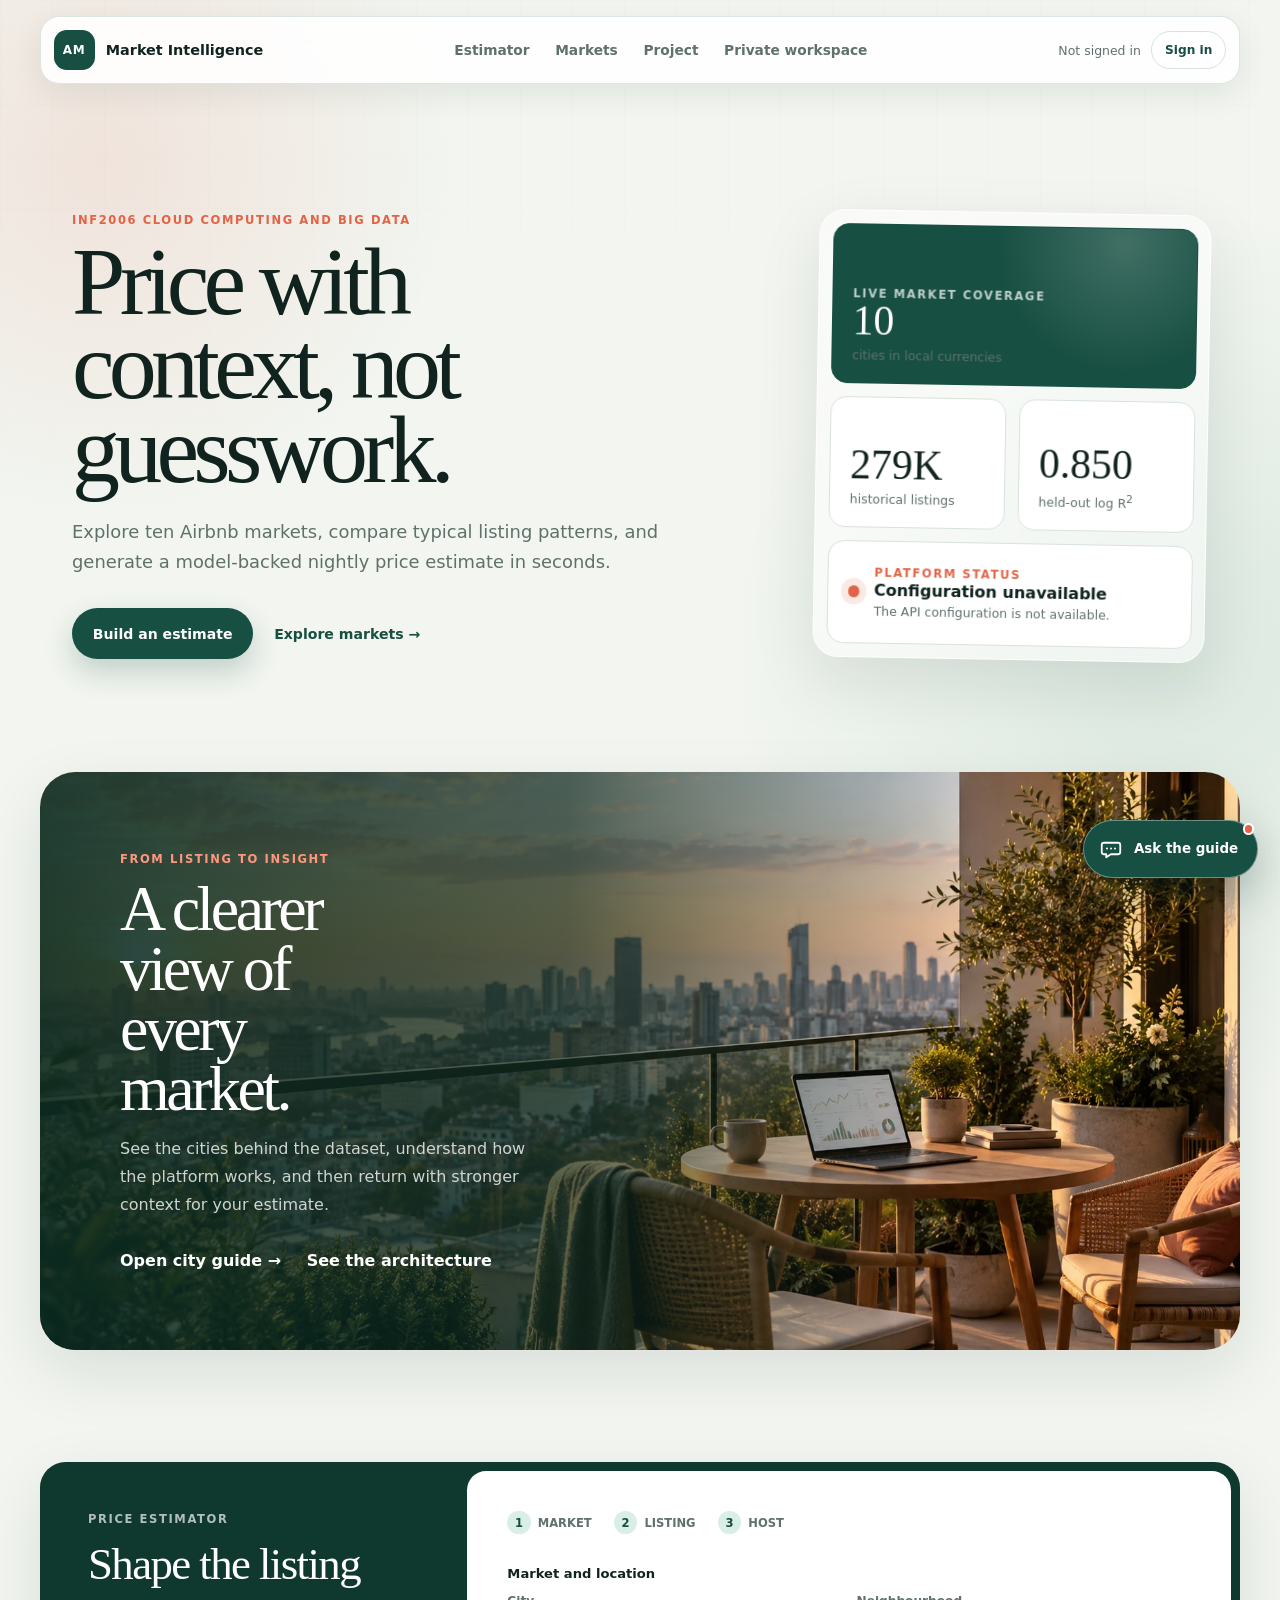
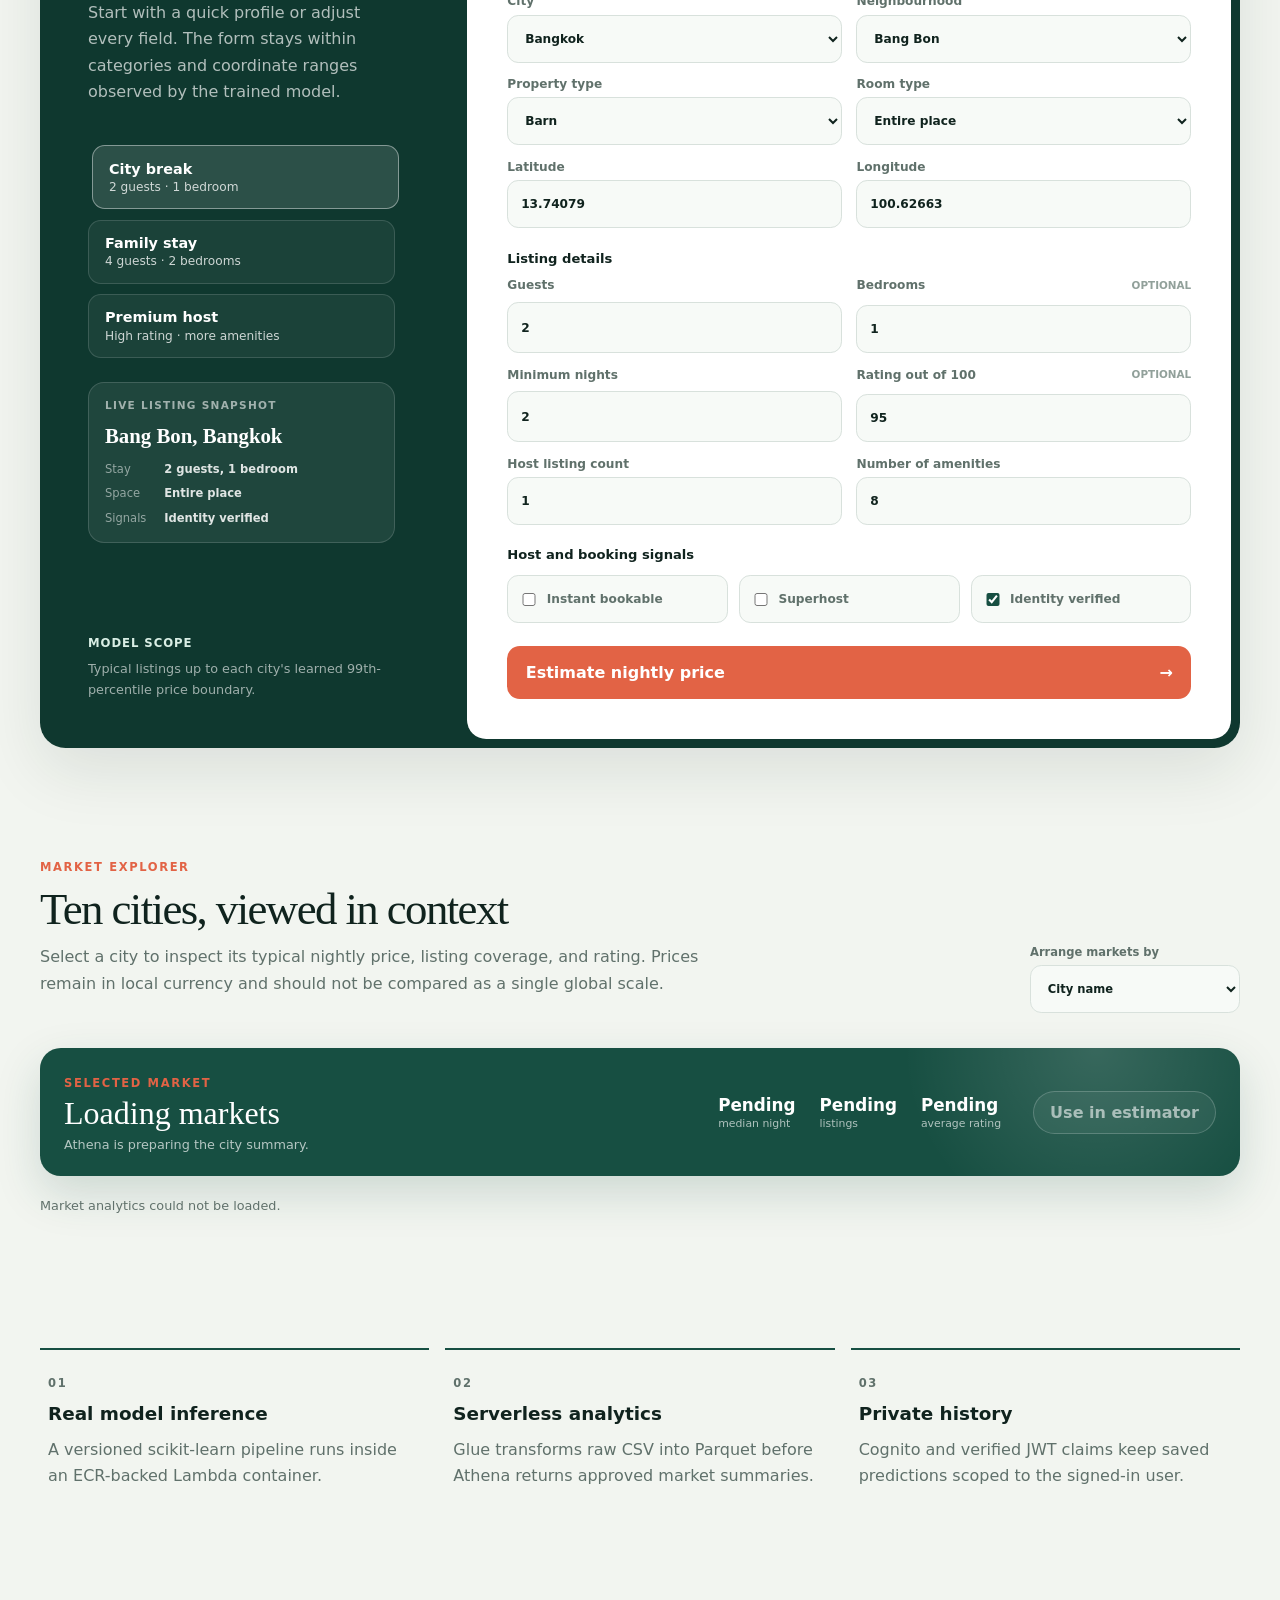
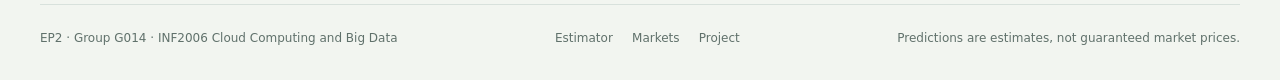
==== src/frontend/index.html @ 2f032c77 "feat: refine estimator and record security audit" ====
<!doctype html>
<html lang="en">
  <head>
    <meta charset="UTF-8">
    <meta name="viewport" content="width=device-width, initial-scale=1.0">
    <meta
      name="description"
      content="Explore Airbnb market patterns and estimate a supported nightly price."
    >
    <title>Airbnb Market Intelligence</title>
    <link rel="stylesheet" href="styles.css">
  </head>
  <body>
    <main class="page-shell">
      <!-- The top navigation keeps the main dashboard sections easy to reach. -->
      <nav class="topbar" aria-label="Primary navigation">
        <a class="brand" href="index.html" aria-label="Airbnb Market Intelligence home">
          <span class="brand-mark" aria-hidden="true">AM</span>
          <span>Market Intelligence</span>
        </a>
        <div class="nav-links">
          <a href="#estimator">Estimator</a>
          <a href="markets.html">Markets</a>
          <a href="project.html">Project</a>
          <a href="#history-section">Private workspace</a>
        </div>
        <div class="account-bar">
          <span id="account-label">Not signed in</span>
          <button id="sign-in" class="secondary-button compact-button" type="button">Sign in</button>
          <button id="sign-out" class="secondary-button compact-button" type="button" hidden>Sign out</button>
        </div>
      </nav>

      <header id="top" class="hero">
        <div class="hero-content">
          <p class="eyebrow">INF2006 Cloud Computing and Big Data</p>
          <h1>Price with context, not guesswork.</h1>
          <p class="hero-copy">
            Explore ten Airbnb markets, compare typical listing patterns, and generate a model-backed
            nightly price estimate in seconds.
          </p>
          <div class="hero-actions">
            <a class="primary-link" href="#estimator">Build an estimate</a>
            <a class="text-link" href="#analytics">Explore markets <span aria-hidden="true">&rarr;</span></a>
          </div>
        </div>

        <aside class="hero-panel" aria-label="Platform overview">
          <div class="hero-stat hero-stat-wide">
            <span class="stat-kicker">Live market coverage</span>
            <strong id="hero-city-count">10</strong>
            <span>cities in local currencies</span>
          </div>
          <div class="hero-stat">
            <strong>279K</strong>
            <span>historical listings</span>
          </div>
          <div class="hero-stat">
            <strong>0.850</strong>
            <span>held-out log R<sup>2</sup></span>
          </div>
          <div class="status-card" aria-labelledby="platform-status-heading">
            <span id="status-indicator" class="status-indicator status-indicator-pending" aria-hidden="true"></span>
            <div>
              <span class="stat-kicker">Platform status</span>
              <h2 id="platform-status-heading">Checking services</h2>
              <p id="status-message" class="status-message">Connecting to the serverless API.</p>
            </div>
          </div>
        </aside>
      </header>

      <section class="story-banner" aria-labelledby="story-banner-heading">
        <img
          src="assets/terrace-analytics.webp"
          alt="A modern apartment terrace overlooking an international city at sunset"
          width="1881"
          height="836"
        >
        <div class="story-banner-copy">
          <p class="section-label">From listing to insight</p>
          <h2 id="story-banner-heading">A clearer view of every market.</h2>
          <p>
            See the cities behind the dataset, understand how the platform works, and then return with
            stronger context for your estimate.
          </p>
          <div class="story-banner-links">
            <a href="markets.html">Open city guide <span aria-hidden="true">&rarr;</span></a>
            <a href="project.html">See the architecture</a>
          </div>
        </div>
      </section>

      <!-- Presets provide quick starting points while every model input remains editable. -->
      <section id="estimator" class="estimator section-block" aria-labelledby="estimator-heading">
        <div class="estimator-guide">
          <p class="section-label">Price estimator</p>
          <h2 id="estimator-heading">Shape the listing</h2>
          <p>
            Start with a quick profile or adjust every field. The form stays within categories and coordinate
            ranges observed by the trained model.
          </p>
          <div class="preset-group" aria-label="Quick listing profiles">
            <button class="preset-button is-active" type="button" data-preset="couple">
              <strong>City break</strong>
              <span>2 guests &middot; 1 bedroom</span>
            </button>
            <button class="preset-button" type="button" data-preset="family">
              <strong>Family stay</strong>
              <span>4 guests &middot; 2 bedrooms</span>
            </button>
            <button class="preset-button" type="button" data-preset="premium">
              <strong>Premium host</strong>
              <span>High rating &middot; more amenities</span>
            </button>
          </div>
          <div class="listing-snapshot" aria-live="polite">
            <span class="snapshot-label">Live listing snapshot</span>
            <h3 id="snapshot-location">Preparing your market</h3>
            <dl>
              <div>
                <dt>Stay</dt>
                <dd id="snapshot-stay">2 guests, 1 bedroom</dd>
              </div>
              <div>
                <dt>Space</dt>
                <dd id="snapshot-space">Entire place</dd>
              </div>
              <div>
                <dt>Signals</dt>
                <dd id="snapshot-signals">Identity verified</dd>
              </div>
            </dl>
          </div>
          <div class="estimate-note">
            <span>Model scope</span>
            <p>Typical listings up to each city's learned 99th-percentile price boundary.</p>
          </div>
        </div>

        <div class="estimator-workspace">
          <div class="form-progress" aria-hidden="true">
            <span><b>1</b> Market</span>
            <span><b>2</b> Listing</span>
            <span><b>3</b> Host</span>
          </div>

          <form id="prediction-form" class="prediction-form">
            <fieldset class="form-section">
              <legend>Market and location</legend>
              <div class="form-grid">
                <label>
                  City
                  <select id="city" name="city" required></select>
                </label>
                <label>
                  Neighbourhood
                  <select id="neighbourhood" name="neighbourhood" required></select>
                </label>
                <label>
                  Property type
                  <select id="property-type" name="property_type" required></select>
                </label>
                <label>
                  Room type
                  <select id="room-type" name="room_type" required></select>
                </label>
                <label>
                  Latitude
                  <input id="latitude" name="latitude" type="number" step="0.00001" required>
                </label>
                <label>
                  Longitude
                  <input id="longitude" name="longitude" type="number" step="0.00001" required>
                </label>
              </div>
            </fieldset>

            <fieldset class="form-section">
              <legend>Listing details</legend>
              <div class="form-grid">
                <label>
                  Guests
                  <input name="accommodates" type="number" min="1" max="16" value="2" required>
                </label>
                <label>
                  Bedrooms <span class="optional-label">Optional</span>
                  <input name="bedrooms" type="number" min="0" max="50" value="1">
                </label>
                <label>
                  Minimum nights
                  <input name="minimum_nights" type="number" min="1" max="365" value="2" required>
                </label>
                <label>
                  Rating out of 100 <span class="optional-label">Optional</span>
                  <input name="review_scores_rating" type="number" min="20" max="100" value="95">
                </label>
                <label>
                  Host listing count
                  <input name="host_total_listings_count" type="number" min="0" max="10000" value="1" required>
                </label>
                <label>
                  Number of amenities
                  <input name="amenities_count" type="number" min="0" max="200" value="8" required>
                </label>
              </div>
            </fieldset>

            <fieldset class="boolean-fields">
              <legend>Host and booking signals</legend>
              <label><input name="instant_bookable" type="checkbox"> <span>Instant bookable</span></label>
              <label><input name="host_is_superhost" type="checkbox"> <span>Superhost</span></label>
              <label><input name="host_identity_verified" type="checkbox" checked> <span>Identity verified</span></label>
            </fieldset>

            <button id="prediction-submit" class="prediction-submit" type="submit">
              <span>Estimate nightly price</span>
              <span aria-hidden="true">&rarr;</span>
            </button>
          </form>

          <div id="prediction-result" class="prediction-result" aria-live="polite" hidden></div>
        </div>
      </section>

      <!-- Market cards are populated from the processed Athena analytics endpoint. -->
      <section id="analytics" class="analytics-section section-block" aria-labelledby="analytics-heading">
        <div class="analytics-heading-row">
          <div class="section-intro">
            <p class="section-label">Market explorer</p>
            <h2 id="analytics-heading">Ten cities, viewed in context</h2>
            <p>
              Select a city to inspect its typical nightly price, listing coverage, and rating. Prices remain
              in local currency and should not be compared as a single global scale.
            </p>
          </div>
          <label class="sort-control">
            Arrange markets by
            <select id="analytics-sort">
              <option value="city">City name</option>
              <option value="listings">Listing count</option>
              <option value="median">Median price</option>
              <option value="rating">Average rating</option>
            </select>
          </label>
        </div>

        <div class="market-spotlight" aria-live="polite">
          <div>
            <span class="stat-kicker">Selected market</span>
            <h3 id="spotlight-city">Loading markets</h3>
            <p id="spotlight-description">Athena is preparing the city summary.</p>
          </div>
          <div class="spotlight-metrics">
            <span><strong id="spotlight-median">Pending</strong> median night</span>
            <span><strong id="spotlight-listings">Pending</strong> listings</span>
            <span><strong id="spotlight-rating">Pending</strong> average rating</span>
          </div>
          <button id="use-market" class="secondary-button" type="button" disabled>Use in estimator</button>
        </div>

        <p id="analytics-message" class="status-message">Loading processed market data...</p>
        <div id="analytics-grid" class="analytics-grid" aria-live="polite"></div>
      </section>

      <section id="history-section" class="history-section section-block" aria-labelledby="history-heading" hidden>
        <div class="history-heading-row">
          <div>
            <p class="section-label">Private workspace</p>
            <h2 id="history-heading">Recent predictions</h2>
          </div>
          <button id="refresh-history" class="secondary-button" type="button">Refresh history</button>
        </div>
        <div class="private-workspace-grid">
          <div>
            <p id="history-message" class="status-message">Sign in to save and review predictions.</p>
            <div id="history-list" class="history-list"></div>
          </div>
          <aside class="private-ai-card">
            <span>Protected AI access</span>
            <h3>Ask beyond the presets.</h3>
            <p>Your Cognito session unlocks the separate Claude Haiku assistant route. Prompts are bounded and are not written to application logs.</p>
            <a class="secondary-button" href="?guide=open#history-section">Open private AI guide</a>
          </aside>
        </div>
      </section>

      <section class="feature-grid" aria-label="Platform architecture highlights">
        <article>
          <p class="feature-number">01</p>
          <h2>Real model inference</h2>
          <p>A versioned scikit-learn pipeline runs inside an ECR-backed Lambda container.</p>
        </article>
        <article>
          <p class="feature-number">02</p>
          <h2>Serverless analytics</h2>
          <p>Glue transforms raw CSV into Parquet before Athena returns approved market summaries.</p>
        </article>
        <article>
          <p class="feature-number">03</p>
          <h2>Private history</h2>
          <p>Cognito and verified JWT claims keep saved predictions scoped to the signed-in user.</p>
        </article>
      </section>

      <footer class="site-footer">
        <p>EP2 &middot; Group G014 &middot; INF2006 Cloud Computing and Big Data</p>
        <div class="footer-links">
          <a href="index.html">Estimator</a>
          <a href="markets.html">Markets</a>
          <a href="project.html">Project</a>
        </div>
        <p>Predictions are estimates, not guaranteed market prices.</p>
      </footer>
    </main>
    <script src="config.js"></script>
    <script src="auth-config.js"></script>
    <script src="auth.js" defer></script>
    <script src="app.js" defer></script>
    <script src="chat.js" defer></script>
  </body>
</html>
---- src/frontend/styles.css ----
:root {
  color-scheme: light;
  --ink: #10231e;
  --muted: #60716b;
  --paper: #f2f5f0;
  --surface: #ffffff;
  --surface-soft: #f7faf7;
  --forest: #174f42;
  --forest-dark: #0f382f;
  --mint: #d9eee5;
  --coral: #e26345;
  --coral-soft: #f9e2da;
  --line: #d8e1dc;
  --success: #23845f;
  --shadow: 0 1.4rem 4rem rgb(16 35 30 / 10%);
  font-family: Inter, ui-sans-serif, system-ui, -apple-system, BlinkMacSystemFont, "Segoe UI", sans-serif;
  scroll-behavior: smooth;
}

/* Use one box model across the page so component spacing stays predictable. */
* {
  box-sizing: border-box;
}

body {
  margin: 0;
  min-width: 320px;
  min-height: 100vh;
  color: var(--ink);
  background:
    radial-gradient(circle at 8% 5%, rgb(226 99 69 / 12%), transparent 22rem),
    radial-gradient(circle at 92% 20%, rgb(35 132 95 / 11%), transparent 28rem),
    var(--paper);
}

body::before {
  position: fixed;
  inset: 0;
  z-index: -1;
  pointer-events: none;
  content: "";
  opacity: 0.22;
  background-image: linear-gradient(rgb(16 35 30 / 5%) 1px, transparent 1px), linear-gradient(90deg, rgb(16 35 30 / 5%) 1px, transparent 1px);
  background-size: 52px 52px;
  mask-image: linear-gradient(to bottom, black, transparent 75%);
}

a {
  color: inherit;
}

button,
input,
select {
  font: inherit;
}

button,
a {
  -webkit-tap-highlight-color: transparent;
}

.page-shell {
  width: min(1200px, calc(100% - 2rem));
  margin: 0 auto;
  padding: 1rem 0 2rem;
}

.topbar {
  position: sticky;
  top: 0.75rem;
  z-index: 20;
  display: grid;
  grid-template-columns: auto 1fr auto;
  align-items: center;
  gap: 1.5rem;
  min-height: 4.25rem;
  padding: 0.7rem 0.8rem;
  border: 1px solid rgb(216 225 220 / 85%);
  border-radius: 1.2rem;
  background: rgb(255 255 255 / 88%);
  box-shadow: 0 0.6rem 2rem rgb(16 35 30 / 8%);
  backdrop-filter: blur(18px);
}

.brand {
  display: inline-flex;
  align-items: center;
  gap: 0.7rem;
  font-size: 0.9rem;
  font-weight: 800;
  text-decoration: none;
}

.brand-mark {
  display: grid;
  width: 2.55rem;
  height: 2.55rem;
  place-items: center;
  border-radius: 0.8rem;
  color: #fff;
  font-size: 0.75rem;
  letter-spacing: 0.06em;
  background: var(--forest);
}

.nav-links {
  display: flex;
  justify-content: center;
  gap: 1.6rem;
}

.nav-links a {
  position: relative;
  color: var(--muted);
  font-size: 0.86rem;
  font-weight: 700;
  text-decoration: none;
}

.nav-links a::after {
  position: absolute;
  right: 0;
  bottom: -0.35rem;
  left: 0;
  height: 2px;
  content: "";
  background: var(--coral);
  transform: scaleX(0);
  transition: transform 180ms ease;
}

.nav-links a:hover::after,
.nav-links a:focus-visible::after {
  transform: scaleX(1);
}

.account-bar {
  display: flex;
  align-items: center;
  gap: 0.65rem;
  color: var(--muted);
  font-size: 0.78rem;
}

.hero {
  display: grid;
  grid-template-columns: minmax(0, 1.25fr) minmax(320px, 0.75fr);
  align-items: center;
  gap: clamp(2rem, 7vw, 6rem);
  min-height: 42rem;
  padding: 7rem 2rem 5rem;
}

.hero-content {
  max-width: 760px;
}

.eyebrow,
.section-label,
.feature-number,
.stat-kicker {
  color: var(--coral);
  font-size: 0.72rem;
  font-weight: 800;
  letter-spacing: 0.14em;
  text-transform: uppercase;
}

.eyebrow,
.section-label,
.feature-number {
  margin: 0 0 0.8rem;
}

h1,
h2,
h3,
p {
  margin-top: 0;
}

h1 {
  max-width: 11ch;
  margin-bottom: 1.5rem;
  font-family: Georgia, "Times New Roman", serif;
  font-size: clamp(3.8rem, 7.5vw, 7.4rem);
  font-weight: 500;
  letter-spacing: -0.06em;
  line-height: 0.88;
}

h2 {
  margin-bottom: 0.8rem;
  font-family: Georgia, "Times New Roman", serif;
  font-size: clamp(2rem, 3.5vw, 3.25rem);
  font-weight: 500;
  letter-spacing: -0.035em;
  line-height: 1;
}

h3 {
  margin-bottom: 0.4rem;
}

.hero-copy,
.section-intro > p:last-child,
.estimator-guide > p,
.status-message,
.feature-grid p,
.estimate-note p,
.site-footer {
  color: var(--muted);
  line-height: 1.65;
}

.hero-copy {
  max-width: 620px;
  font-size: 1.12rem;
}

.hero-actions {
  display: flex;
  align-items: center;
  gap: 1.3rem;
  margin-top: 2rem;
}

.primary-link,
.text-link {
  font-size: 0.88rem;
  font-weight: 800;
  text-decoration: none;
}

.primary-link {
  display: inline-flex;
  min-height: 3.2rem;
  align-items: center;
  border-radius: 999px;
  padding: 0 1.3rem;
  color: #fff;
  background: var(--forest);
  box-shadow: 0 0.8rem 1.8rem rgb(23 79 66 / 22%);
  transition: transform 180ms ease, background 180ms ease;
}

.primary-link:hover {
  background: var(--forest-dark);
  transform: translateY(-2px);
}

.text-link {
  color: var(--forest);
}

.hero-panel {
  display: grid;
  grid-template-columns: 1fr 1fr;
  gap: 0.8rem;
  padding: 0.8rem;
  border: 1px solid rgb(255 255 255 / 80%);
  border-radius: 1.6rem;
  background: rgb(255 255 255 / 54%);
  box-shadow: var(--shadow);
  backdrop-filter: blur(18px);
  transform: rotate(1deg);
}

.hero-stat,
.status-card {
  border: 1px solid var(--line);
  border-radius: 1rem;
  padding: 1.25rem;
  background: var(--surface);
}

.hero-stat {
  display: flex;
  min-height: 8.2rem;
  flex-direction: column;
  justify-content: flex-end;
}

.hero-stat-wide {
  grid-column: 1 / -1;
  min-height: 10rem;
  color: #fff;
  border-color: var(--forest);
  background:
    radial-gradient(circle at 80% 10%, rgb(255 255 255 / 18%), transparent 8rem),
    var(--forest);
}

.hero-stat-wide .stat-kicker,
.hero-stat-wide span:last-child {
  color: rgb(255 255 255 / 72%);
}

.hero-stat strong {
  font-family: Georgia, "Times New Roman", serif;
  font-size: 2.6rem;
  font-weight: 500;
  line-height: 1;
}

.hero-stat > span:last-child {
  margin-top: 0.35rem;
  color: var(--muted);
  font-size: 0.78rem;
}

.status-card {
  display: flex;
  grid-column: 1 / -1;
  align-items: center;
  gap: 0.9rem;
}

.status-card h2 {
  margin: 0.15rem 0 0.2rem;
  font-family: inherit;
  font-size: 1rem;
  font-weight: 800;
  letter-spacing: 0;
}

.status-card p {
  margin-bottom: 0;
  font-size: 0.78rem;
}

.status-indicator {
  width: 0.72rem;
  height: 0.72rem;
  flex: 0 0 auto;
  border-radius: 50%;
  background: var(--success);
  box-shadow: 0 0 0 0.45rem rgb(35 132 95 / 13%);
}

.status-indicator-pending {
  background: #c28b2c;
  box-shadow: 0 0 0 0.45rem rgb(194 139 44 / 13%);
}

.status-indicator-error {
  background: var(--coral);
  box-shadow: 0 0 0 0.45rem rgb(226 99 69 / 14%);
}

.section-block {
  scroll-margin-top: 6.5rem;
}

.estimator {
  display: grid;
  grid-template-columns: minmax(250px, 0.34fr) minmax(0, 0.66fr);
  gap: 1rem;
  margin: 2rem 0 7rem;
  border-radius: 1.6rem;
  background: var(--forest-dark);
  box-shadow: var(--shadow);
}

.estimator-guide {
  display: flex;
  flex-direction: column;
  padding: clamp(1.5rem, 4vw, 3rem);
  color: #fff;
}

.estimator-guide > p {
  color: rgb(255 255 255 / 68%);
}

.preset-group {
  display: grid;
  gap: 0.65rem;
  margin-top: 1.5rem;
}

/* The live snapshot turns the long model form into an easy-to-scan listing brief. */
.listing-snapshot {
  display: grid;
  gap: 0.8rem;
  margin-top: 1.5rem;
  border: 1px solid rgb(255 255 255 / 15%);
  border-radius: 1rem;
  padding: 1rem;
  background: rgb(255 255 255 / 7%);
}

.snapshot-label {
  color: rgb(255 255 255 / 58%);
  font-size: 0.66rem;
  font-weight: 800;
  letter-spacing: 0.12em;
  text-transform: uppercase;
}

.listing-snapshot h3 {
  margin: 0;
  color: #fff;
  font-family: Georgia, "Times New Roman", serif;
  font-size: 1.3rem;
  line-height: 1.15;
}

.listing-snapshot dl {
  display: grid;
  gap: 0.55rem;
  margin: 0;
}

.listing-snapshot dl > div {
  display: grid;
  grid-template-columns: 3.2rem 1fr;
  gap: 0.5rem;
}

.listing-snapshot dt,
.listing-snapshot dd {
  margin: 0;
  font-size: 0.72rem;
  line-height: 1.4;
}

.listing-snapshot dt {
  color: rgb(255 255 255 / 52%);
}

.listing-snapshot dd {
  color: rgb(255 255 255 / 86%);
  font-weight: 700;
}

.preset-button {
  display: grid;
  width: 100%;
  gap: 0.2rem;
  border: 1px solid rgb(255 255 255 / 14%);
  border-radius: 0.8rem;
  padding: 0.9rem 1rem;
  color: rgb(255 255 255 / 78%);
  text-align: left;
  background: rgb(255 255 255 / 5%);
  cursor: pointer;
  transition: border 180ms ease, background 180ms ease, transform 180ms ease;
}

.preset-button strong {
  color: #fff;
  font-size: 0.9rem;
}

.preset-button span {
  font-size: 0.76rem;
}

.preset-button:hover,
.preset-button.is-active {
  border-color: rgb(255 255 255 / 42%);
  background: rgb(255 255 255 / 12%);
  transform: translateX(4px);
}

.estimate-note {
  margin-top: auto;
  padding-top: 2rem;
}

.estimate-note > span {
  color: var(--mint);
  font-size: 0.73rem;
  font-weight: 800;
  letter-spacing: 0.08em;
  text-transform: uppercase;
}

.estimate-note p {
  margin: 0.4rem 0 0;
  color: rgb(255 255 255 / 60%);
  font-size: 0.8rem;
}

.estimator-workspace {
  margin: 0.55rem;
  border-radius: 1.2rem;
  padding: clamp(1.25rem, 4vw, 2.5rem);
  background: var(--surface);
}

.form-progress {
  display: flex;
  gap: 1.4rem;
  margin-bottom: 2rem;
  color: var(--muted);
  font-size: 0.72rem;
  font-weight: 800;
  text-transform: uppercase;
}

.form-progress span {
  display: inline-flex;
  align-items: center;
  gap: 0.45rem;
}

.form-progress b {
  display: grid;
  width: 1.45rem;
  height: 1.45rem;
  place-items: center;
  border-radius: 50%;
  color: var(--forest);
  background: var(--mint);
}

.prediction-form {
  display: grid;
  gap: 1.4rem;
}

.form-section,
.boolean-fields {
  margin: 0;
  border: 0;
  padding: 0;
}

.form-section legend,
.boolean-fields legend {
  margin-bottom: 0.8rem;
  padding: 0;
  color: var(--ink);
  font-size: 0.82rem;
  font-weight: 850;
}

.form-grid {
  display: grid;
  grid-template-columns: repeat(2, minmax(0, 1fr));
  gap: 0.9rem;
}

.form-grid label {
  display: grid;
  gap: 0.4rem;
  color: var(--muted);
  font-size: 0.76rem;
  font-weight: 750;
}

.optional-label {
  justify-self: end;
  margin-top: -1.25rem;
  color: #91a09a;
  font-size: 0.65rem;
  font-weight: 600;
  text-transform: uppercase;
}

input,
select {
  width: 100%;
  min-height: 3rem;
  border: 1px solid var(--line);
  border-radius: 0.7rem;
  padding: 0.65rem 0.8rem;
  color: var(--ink);
  background: var(--surface-soft);
  transition: border 160ms ease, box-shadow 160ms ease, background 160ms ease;
}

input:hover,
select:hover {
  border-color: #aec0b7;
  background: #fff;
}

input:focus,
select:focus,
button:focus-visible,
a:focus-visible {
  outline: 3px solid rgb(226 99 69 / 22%);
  outline-offset: 2px;
}

.boolean-fields {
  display: grid;
  grid-template-columns: repeat(3, 1fr);
  gap: 0.7rem;
}

.boolean-fields legend {
  grid-column: 1 / -1;
}

.boolean-fields label {
  display: flex;
  min-height: 3rem;
  align-items: center;
  gap: 0.6rem;
  border: 1px solid var(--line);
  border-radius: 0.7rem;
  padding: 0.6rem 0.8rem;
  color: var(--muted);
  font-size: 0.76rem;
  font-weight: 700;
  cursor: pointer;
  background: var(--surface-soft);
}

.boolean-fields input {
  width: 1rem;
  min-height: auto;
  margin: 0;
  accent-color: var(--forest);
}

.prediction-submit,
.secondary-button,
.compact-button {
  border: 0;
  font-weight: 800;
  cursor: pointer;
}

.prediction-submit {
  display: flex;
  width: 100%;
  min-height: 3.35rem;
  align-items: center;
  justify-content: space-between;
  border-radius: 0.8rem;
  padding: 0 1.15rem;
  color: #fff;
  background: var(--coral);
  transition: background 180ms ease, transform 180ms ease;
}

.prediction-submit:hover {
  background: #c94d31;
  transform: translateY(-1px);
}

button:disabled {
  cursor: wait;
  opacity: 0.6;
}

.secondary-button {
  width: auto;
  min-height: 2.7rem;
  border: 1px solid var(--line);
  border-radius: 999px;
  padding: 0.5rem 1rem;
  color: var(--forest);
  background: #fff;
  transition: color 180ms ease, border 180ms ease, background 180ms ease;
}

.secondary-button:hover:not(:disabled) {
  color: #fff;
  border-color: var(--forest);
  background: var(--forest);
}

.compact-button {
  min-height: 2.35rem;
  padding: 0.35rem 0.8rem;
  font-size: 0.76rem;
}

.prediction-result {
  margin-top: 1.3rem;
  border: 1px solid rgb(35 132 95 / 24%);
  border-radius: 1rem;
  padding: 1.25rem;
  background: linear-gradient(135deg, rgb(35 132 95 / 11%), rgb(217 238 229 / 45%));
}

.prediction-result > div {
  display: grid;
  gap: 0.35rem;
}

.prediction-result-error {
  border-color: rgb(226 99 69 / 28%);
  background: var(--coral-soft);
}

.prediction-price {
  font-family: Georgia, "Times New Roman", serif;
  font-size: 2.5rem;
  font-weight: 500;
}

.prediction-comparison {
  color: var(--forest);
  font-size: 0.82rem;
  font-weight: 800;
}

.analytics-section {
  margin: 7rem 0;
}

.analytics-heading-row,
.history-heading-row {
  display: flex;
  align-items: flex-end;
  justify-content: space-between;
  gap: 2rem;
}

.section-intro {
  max-width: 680px;
}

.sort-control {
  display: grid;
  min-width: 210px;
  gap: 0.4rem;
  color: var(--muted);
  font-size: 0.72rem;
  font-weight: 750;
}

.market-spotlight {
  display: grid;
  grid-template-columns: minmax(200px, 1fr) auto auto;
  align-items: center;
  gap: 2rem;
  margin-top: 2.2rem;
  border-radius: 1.3rem;
  padding: 1.5rem;
  color: #fff;
  background:
    radial-gradient(circle at 88% 0%, rgb(255 255 255 / 14%), transparent 12rem),
    var(--forest);
  box-shadow: 0 1.1rem 2.8rem rgb(23 79 66 / 17%);
}

.market-spotlight h3 {
  margin: 0.2rem 0 0.35rem;
  font-family: Georgia, "Times New Roman", serif;
  font-size: 2rem;
  font-weight: 500;
}

.market-spotlight p {
  margin-bottom: 0;
  color: rgb(255 255 255 / 68%);
  font-size: 0.8rem;
}

.spotlight-metrics {
  display: flex;
  gap: 1.5rem;
}

.spotlight-metrics span {
  display: grid;
  gap: 0.15rem;
  color: rgb(255 255 255 / 65%);
  font-size: 0.68rem;
}

.spotlight-metrics strong {
  color: #fff;
  font-size: 1.05rem;
}

.market-spotlight .secondary-button {
  border-color: rgb(255 255 255 / 34%);
  color: #fff;
  background: rgb(255 255 255 / 9%);
}

.market-spotlight .secondary-button:hover:not(:disabled) {
  color: var(--forest);
  border-color: #fff;
  background: #fff;
}

.analytics-section > .status-message {
  margin: 1.2rem 0 0;
  font-size: 0.8rem;
}

.analytics-grid {
  display: grid;
  grid-template-columns: repeat(5, minmax(0, 1fr));
  gap: 0.75rem;
  margin-top: 1.2rem;
}

.market-card {
  display: grid;
  min-height: 10.5rem;
  gap: 0.35rem;
  border: 1px solid var(--line);
  border-radius: 1rem;
  padding: 1rem;
  color: var(--ink);
  text-align: left;
  background: rgb(255 255 255 / 74%);
  cursor: pointer;
  transition: border 180ms ease, box-shadow 180ms ease, transform 180ms ease, background 180ms ease;
}

.market-card:hover,
.market-card.is-selected {
  border-color: #87aa9b;
  background: #fff;
  box-shadow: 0 0.8rem 1.8rem rgb(16 35 30 / 9%);
  transform: translateY(-3px);
}

.market-card.is-selected {
  box-shadow: inset 0 0 0 1px var(--forest), 0 0.8rem 1.8rem rgb(16 35 30 / 9%);
}

.market-card h3 {
  min-height: 2.2rem;
  margin: 0;
  font-size: 0.9rem;
}

.market-card strong {
  align-self: end;
  font-family: Georgia, "Times New Roman", serif;
  font-size: 1.5rem;
  font-weight: 500;
}

.market-card span,
.market-card p {
  margin: 0;
  color: var(--muted);
  font-size: 0.7rem;
  line-height: 1.4;
}

.history-section {
  margin: 7rem 0;
  border: 1px solid var(--line);
  border-radius: 1.4rem;
  padding: clamp(1.25rem, 4vw, 2.5rem);
  background: rgb(255 255 255 / 70%);
}

.history-list {
  display: grid;
  grid-template-columns: repeat(2, minmax(0, 1fr));
  gap: 0.75rem;
  margin-top: 1.25rem;
}

.private-workspace-grid {
  display: grid;
  grid-template-columns: minmax(0, 1.5fr) minmax(16rem, 0.75fr);
  gap: 1rem;
  align-items: start;
}

.private-ai-card {
  padding: 1.25rem;
  border: 1px solid var(--line);
  border-radius: 1rem;
  background: var(--surface-soft);
}

.private-ai-card span {
  color: var(--coral);
  font-size: 0.68rem;
  font-weight: 850;
  letter-spacing: 0.08em;
  text-transform: uppercase;
}

.private-ai-card h3 {
  margin: 0.45rem 0;
  font-family: Georgia, "Times New Roman", serif;
  font-size: 1.45rem;
}

.private-ai-card p {
  margin: 0 0 1rem;
  color: var(--muted);
  font-size: 0.82rem;
  line-height: 1.6;
}

.history-item {
  display: grid;
  grid-template-columns: 1fr auto;
  gap: 0.5rem 1rem;
  border: 1px solid var(--line);
  border-radius: 0.9rem;
  padding: 1rem;
  background: var(--surface);
}

.history-item p {
  margin-bottom: 0;
  color: var(--muted);
  font-size: 0.78rem;
}

.history-item strong {
  grid-row: 1 / 3;
  grid-column: 2;
  align-self: center;
  font-family: Georgia, "Times New Roman", serif;
  font-size: 1.3rem;
}

.feature-grid {
  display: grid;
  grid-template-columns: repeat(3, 1fr);
  gap: 1rem;
}

.feature-grid article {
  min-height: 13rem;
  border-top: 2px solid var(--forest);
  padding: 1.5rem 0.5rem 1rem;
}

.feature-grid h2 {
  font-family: inherit;
  font-size: 1.15rem;
  font-weight: 800;
  letter-spacing: 0;
}

.feature-grid p:last-child {
  margin-bottom: 0;
}

.site-footer {
  display: flex;
  justify-content: space-between;
  gap: 1rem;
  margin-top: 3rem;
  border-top: 1px solid var(--line);
  padding: 1.5rem 0 0;
  font-size: 0.75rem;
}

.site-footer p {
  margin: 0;
}

@media (max-width: 980px) {
  .hero {
    grid-template-columns: 1fr;
    min-height: auto;
    padding: 6rem 1rem 4rem;
  }

  .hero-panel {
    max-width: 650px;
    transform: none;
  }

  .estimator {
    grid-template-columns: 1fr;
  }

  .estimate-note {
    margin-top: 0;
  }

  .preset-group {
    grid-template-columns: repeat(3, 1fr);
  }

  .market-spotlight {
    grid-template-columns: 1fr;
    gap: 1.2rem;
  }

  .analytics-grid {
    grid-template-columns: repeat(3, 1fr);
  }
}

@media (max-width: 720px) {
  .page-shell {
    width: min(100% - 1rem, 1200px);
    padding-top: 0.5rem;
  }

  .topbar {
    top: 0.35rem;
    grid-template-columns: 1fr auto;
  }

  .brand > span:last-child,
  .nav-links,
  #account-label {
    display: none;
  }

  .hero {
    padding: 5rem 0.5rem 3rem;
  }

  h1 {
    font-size: clamp(3.4rem, 17vw, 5.5rem);
  }

  .hero-actions,
  .analytics-heading-row,
  .history-heading-row,
  .site-footer {
    align-items: stretch;
    flex-direction: column;
  }

  .hero-actions {
    align-items: flex-start;
  }

  .preset-group,
  .form-grid,
  .boolean-fields,
  .history-list,
  .private-workspace-grid {
    grid-template-columns: 1fr;
  }

  .form-progress {
    justify-content: space-between;
    gap: 0.4rem;
  }

  .form-progress span {
    font-size: 0.62rem;
  }

  .sort-control {
    width: 100%;
  }

  .spotlight-metrics {
    display: grid;
    grid-template-columns: repeat(3, 1fr);
    gap: 0.6rem;
  }

  .analytics-grid {
    grid-template-columns: repeat(2, 1fr);
  }

  .feature-grid {
    grid-template-columns: 1fr;
  }

  .feature-grid article {
    min-height: auto;
  }
}

@media (max-width: 440px) {
  .hero-panel,
  .analytics-grid {
    grid-template-columns: 1fr;
  }

  .hero-stat-wide,
  .status-card {
    grid-column: auto;
  }

  .spotlight-metrics {
    grid-template-columns: 1fr;
  }
}

@media (prefers-reduced-motion: reduce) {
  :root {
    scroll-behavior: auto;
  }

  *,
  *::before,
  *::after {
    transition-duration: 0.01ms !important;
    animation-duration: 0.01ms !important;
  }
}

/* Editorial image sections connect the data dashboard to the wider site story. */
.story-banner {
  position: relative;
  min-height: 30rem;
  margin: 1rem 0 7rem;
  overflow: hidden;
  border-radius: 2.2rem;
  box-shadow: var(--shadow);
  isolation: isolate;
}

.story-banner::after {
  position: absolute;
  inset: 0;
  z-index: -1;
  background: linear-gradient(90deg, rgb(9 42 34 / 90%) 0%, rgb(9 42 34 / 67%) 44%, transparent 76%);
  content: "";
}

.story-banner img {
  position: absolute;
  inset: 0;
  z-index: -2;
  width: 100%;
  height: 100%;
  object-fit: cover;
}

.story-banner-copy {
  max-width: 36rem;
  padding: 5rem;
  color: white;
}

.story-banner-copy .section-label {
  color: #ff977d;
}

.story-banner-copy h2 {
  max-width: 9ch;
  margin: 0.5rem 0 1rem;
  font-family: Georgia, "Times New Roman", serif;
  font-size: clamp(2.8rem, 5vw, 5rem);
  font-weight: 500;
  line-height: 0.94;
  letter-spacing: -0.055em;
}

.story-banner-copy > p:not(.section-label) {
  color: rgb(255 255 255 / 79%);
  line-height: 1.75;
}

.story-banner-links,
.cta-links {
  display: flex;
  flex-wrap: wrap;
  gap: 1rem 1.6rem;
  align-items: center;
  margin-top: 2rem;
}

.story-banner-links a {
  color: white;
  font-weight: 750;
  text-decoration: none;
}

.footer-links {
  display: flex;
  gap: 1.2rem;
}

.footer-links a {
  color: inherit;
  text-decoration: none;
}

.footer-links a:hover {
  color: var(--forest);
}

/* Inner pages use wider editorial headers while retaining the dashboard navigation. */
.inner-page-shell {
  padding-bottom: 2rem;
}

.nav-links a[aria-current="page"] {
  color: var(--forest);
}

.nav-links a[aria-current="page"]::after {
  width: 100%;
}

.topbar > .secondary-button {
  display: inline-flex;
  align-items: center;
  text-decoration: none;
}

.inner-hero {
  display: grid;
  grid-template-columns: minmax(18rem, 0.72fr) minmax(28rem, 1.28fr);
  gap: 4rem;
  align-items: center;
  min-height: 46rem;
  padding: 8rem 2rem 5rem;
}

.inner-hero-copy h1,
.project-hero h1 {
  margin: 0.7rem 0 1.5rem;
  color: var(--ink);
  font-family: Georgia, "Times New Roman", serif;
  font-size: clamp(4rem, 7vw, 7.4rem);
  font-weight: 500;
  line-height: 0.9;
  letter-spacing: -0.065em;
}

.inner-hero-copy > p:not(.eyebrow),
.project-hero-copy > p:not(.eyebrow) {
  max-width: 38rem;
  color: var(--muted);
  font-size: 1.08rem;
  line-height: 1.8;
}

.inner-hero-copy .primary-link {
  margin-top: 1.5rem;
}

.inner-hero-image {
  margin: 0;
}

.inner-hero-image img {
  display: block;
  width: 100%;
  min-height: 31rem;
  object-fit: cover;
  border: 0.75rem solid white;
  border-radius: 2rem;
  box-shadow: var(--shadow);
  transform: rotate(1.2deg);
}

.inner-hero-image figcaption,
.project-feature-image figcaption {
  margin-top: 0.9rem;
  color: var(--muted);
  font-size: 0.82rem;
  text-align: right;
}

.market-principles {
  display: grid;
  grid-template-columns: repeat(3, 1fr);
  gap: 1px;
  overflow: hidden;
  margin-bottom: 7rem;
  border: 1px solid var(--line);
  border-radius: 1.5rem;
  background: var(--line);
}

.market-principles article {
  padding: 2rem;
  background: var(--surface);
}

.market-principles span,
.architecture-flow article > span {
  color: var(--coral);
  font-size: 0.72rem;
  font-weight: 850;
  letter-spacing: 0.1em;
}

.market-principles h2 {
  margin: 1rem 0 0.6rem;
  font-family: Georgia, "Times New Roman", serif;
  font-size: 1.6rem;
  font-weight: 500;
}

.market-principles p,
.directory-card p {
  margin: 0;
  color: var(--muted);
  line-height: 1.65;
}

.market-directory {
  padding: 4rem;
  border-radius: 2rem;
  background: #e7eee9;
}

.directory-heading-row {
  display: flex;
  gap: 2rem;
  align-items: end;
  justify-content: space-between;
}

.directory-heading-row .section-intro {
  max-width: 48rem;
}

.filter-pills {
  display: flex;
  flex-wrap: wrap;
  gap: 0.6rem;
  margin: 2.2rem 0;
}

.filter-pills button {
  padding: 0.72rem 1rem;
  border: 1px solid #c8d5cf;
  border-radius: 999px;
  background: rgb(255 255 255 / 64%);
  color: var(--forest);
  font: inherit;
  font-size: 0.86rem;
  font-weight: 750;
  cursor: pointer;
  transition: 160ms ease;
}

.filter-pills button:hover,
.filter-pills button.is-active {
  border-color: var(--forest);
  background: var(--forest);
  color: white;
  transform: translateY(-1px);
}

.market-page-grid {
  display: grid;
  grid-template-columns: repeat(2, minmax(0, 1fr));
  gap: 1rem;
}

.directory-card {
  display: grid;
  gap: 1.4rem;
  padding: 2rem;
  border: 1px solid rgb(23 79 66 / 12%);
  border-radius: 1.35rem;
  background: var(--surface);
  box-shadow: 0 1rem 2.5rem rgb(16 35 30 / 5%);
  transition: transform 180ms ease, box-shadow 180ms ease;
}

.directory-card:hover {
  box-shadow: 0 1.4rem 3rem rgb(16 35 30 / 10%);
  transform: translateY(-3px);
}

.directory-card-heading span {
  color: var(--coral);
  font-size: 0.7rem;
  font-weight: 850;
  letter-spacing: 0.1em;
  text-transform: uppercase;
}

.directory-card h3 {
  margin: 0.35rem 0 0;
  font-family: Georgia, "Times New Roman", serif;
  font-size: 2.35rem;
  font-weight: 500;
  letter-spacing: -0.04em;
}

.directory-card-metrics {
  display: grid;
  grid-template-columns: 1.3fr 1fr 1fr;
  gap: 0.7rem;
}

.directory-card-metrics span {
  color: var(--muted);
  font-size: 0.72rem;
}

.directory-card-metrics strong {
  display: block;
  margin-bottom: 0.25rem;
  color: var(--ink);
  font-size: 1rem;
}

.directory-card-link {
  color: var(--forest);
  font-size: 0.88rem;
  font-weight: 800;
  text-decoration: none;
}

.directory-card-link::after {
  content: "  →";
}

.page-cta {
  display: flex;
  gap: 2rem;
  align-items: center;
  justify-content: space-between;
  margin: 6rem 0;
  padding: 3.5rem 4rem;
  border-radius: 2rem;
  background: var(--forest-dark);
  color: white;
}

.page-cta .section-label {
  color: #ff977d;
}

.page-cta h2 {
  max-width: 22ch;
  margin: 0.5rem 0 0;
  font-family: Georgia, "Times New Roman", serif;
  font-size: clamp(2rem, 4vw, 3.4rem);
  font-weight: 500;
  line-height: 1;
  letter-spacing: -0.045em;
}

.page-cta .primary-link {
  flex: 0 0 auto;
  background: var(--coral);
}

.page-cta .text-link {
  color: white;
}

/* The project page explains the architecture in the same visual language. */
.project-hero {
  display: grid;
  grid-template-columns: 1.2fr 0.8fr;
  gap: 5rem;
  align-items: end;
  padding: 9rem 2rem 4rem;
}

.project-hero-copy {
  max-width: 52rem;
}

.project-hero-stats {
  display: grid;
  grid-template-columns: repeat(2, 1fr);
  gap: 1px;
  overflow: hidden;
  border: 1px solid var(--line);
  border-radius: 1.5rem;
  background: var(--line);
}

.project-hero-stats div {
  min-height: 9rem;
  padding: 1.5rem;
  background: white;
}

.project-hero-stats strong,
.project-hero-stats span {
  display: block;
}

.project-hero-stats strong {
  margin-bottom: 0.7rem;
  color: var(--forest);
  font-family: Georgia, "Times New Roman", serif;
  font-size: 2.3rem;
  font-weight: 500;
}

.project-hero-stats span {
  color: var(--muted);
  font-size: 0.8rem;
}

.project-feature-image {
  margin: 0 0 7rem;
}

.project-feature-image img {
  display: block;
  width: 100%;
  max-height: 43rem;
  object-fit: cover;
  border-radius: 2rem;
  box-shadow: var(--shadow);
}

.architecture-story {
  margin-bottom: 7rem;
}

.narrow-intro {
  max-width: 48rem;
}

.architecture-flow {
  display: grid;
  grid-template-columns: 1fr auto 1fr auto 1fr auto 1fr auto 1fr;
  gap: 0.8rem;
  align-items: center;
  margin-top: 3rem;
}

.architecture-flow article {
  min-height: 15rem;
  padding: 1.5rem;
  border: 1px solid var(--line);
  border-radius: 1.2rem;
  background: white;
}

.architecture-flow article strong {
  display: block;
  margin: 1.3rem 0 0.7rem;
  font-size: 1rem;
}

.architecture-flow article p {
  margin: 0;
  color: var(--muted);
  font-size: 0.82rem;
  line-height: 1.6;
}

.architecture-flow > i {
  color: var(--coral);
  font-style: normal;
  font-weight: 850;
}

.project-pillars {
  display: grid;
  grid-template-columns: repeat(3, 1fr);
  gap: 1rem;
  margin-bottom: 7rem;
}

.project-pillars article {
  min-height: 23rem;
  padding: 2.5rem;
  border-radius: 1.6rem;
}

.project-pillars h2 {
  margin: 3.5rem 0 1rem;
  font-family: Georgia, "Times New Roman", serif;
  font-size: 2.25rem;
  font-weight: 500;
  line-height: 1.05;
  letter-spacing: -0.04em;
}

.project-pillars article > p:last-child {
  line-height: 1.7;
}

.pillar-security {
  background: var(--forest-dark);
  color: white;
}

.pillar-security > p:last-child {
  color: rgb(255 255 255 / 72%);
}

.pillar-observe {
  background: var(--coral-soft);
  color: #5b281e;
}

.pillar-responsible {
  background: #dce8f0;
  color: #183747;
}

.build-stack {
  display: grid;
  grid-template-columns: 0.7fr 1.3fr;
  gap: 5rem;
  align-items: center;
  padding: 4rem;
  border: 1px solid var(--line);
  border-radius: 2rem;
  background: white;
}

.build-stack h2 {
  margin: 0.5rem 0 0;
  font-family: Georgia, "Times New Roman", serif;
  font-size: 3rem;
  font-weight: 500;
  line-height: 1;
  letter-spacing: -0.045em;
}

.stack-list {
  display: flex;
  flex-wrap: wrap;
  gap: 0.65rem;
}

.stack-list span {
  padding: 0.8rem 1rem;
  border-radius: 999px;
  background: var(--surface-soft);
  color: var(--forest);
  font-size: 0.82rem;
  font-weight: 750;
}

@media (max-width: 1050px) {
  .inner-hero,
  .project-hero,
  .build-stack {
    grid-template-columns: 1fr;
  }

  .inner-hero {
    gap: 2rem;
    padding-top: 6rem;
  }

  .project-hero {
    gap: 2.5rem;
  }

  .architecture-flow {
    grid-template-columns: 1fr;
  }

  .architecture-flow > i {
    justify-self: center;
    transform: rotate(90deg);
  }

  .architecture-flow article {
    min-height: auto;
  }

  .project-pillars {
    grid-template-columns: 1fr;
  }

  .project-pillars article {
    min-height: auto;
  }

  .project-pillars h2 {
    margin-top: 2rem;
  }
}

@media (max-width: 760px) {
  html,
  body {
    max-width: 100%;
    overflow-x: hidden;
  }

  .page-shell {
    width: calc(100% - 1rem);
    max-width: 100%;
  }

  .topbar {
    width: 100%;
    min-width: 0;
    grid-template-columns: auto minmax(0, 1fr);
  }

  .nav-links {
    display: flex;
    grid-column: 1 / -1;
    grid-row: 2;
    justify-content: flex-start;
    gap: 1.25rem;
    min-width: 0;
    overflow-x: auto;
    padding: 0.25rem 0.3rem 0.4rem;
    scrollbar-width: none;
  }

  .account-bar,
  .topbar > .secondary-button {
    grid-column: 2;
    grid-row: 1;
    justify-self: end;
  }

  .topbar > .secondary-button {
    display: none;
  }

  .nav-links::-webkit-scrollbar {
    display: none;
  }

  .story-banner {
    min-height: 38rem;
    margin-bottom: 4rem;
  }

  .story-banner::after {
    background: linear-gradient(0deg, rgb(9 42 34 / 92%) 0%, rgb(9 42 34 / 72%) 58%, transparent 100%);
  }

  .story-banner-copy {
    position: absolute;
    bottom: 0;
    padding: 2rem;
  }

  .inner-hero {
    display: flex;
    min-height: auto;
    padding: 5rem 0 3rem;
    flex-direction: column;
  }

  .inner-hero-copy,
  .inner-hero-image {
    width: 100%;
    min-width: 0;
    max-width: 100%;
  }

  .inner-hero-copy > p:not(.eyebrow) {
    max-width: 100%;
  }

  .inner-hero-copy h1,
  .project-hero h1 {
    overflow-wrap: break-word;
    font-size: clamp(3.2rem, 15vw, 4.5rem);
  }

  .inner-hero-image img {
    max-width: 100%;
    min-height: 20rem;
    border-width: 0.45rem;
  }

  .market-principles,
  .market-page-grid,
  .project-hero-stats,
  .directory-card-metrics {
    grid-template-columns: 1fr;
  }

  .market-directory,
  .build-stack {
    padding: 2rem 1.2rem;
  }

  .directory-heading-row,
  .page-cta {
    align-items: stretch;
    flex-direction: column;
  }

  .directory-heading-row {
    display: flex;
  }

  .page-cta {
    padding: 2.5rem 2rem;
  }

  .project-hero {
    padding: 5rem 0 3rem;
  }

  .project-feature-image img {
    min-height: 24rem;
  }

  .footer-links {
    order: -1;
  }
}

/* The floating guide offers lightweight help without adding another backend service. */
.guide-launcher {
  position: fixed;
  right: 1.4rem;
  bottom: 1.4rem;
  z-index: 61;
  display: inline-flex;
  min-height: 3.6rem;
  align-items: center;
  gap: 0.7rem;
  padding: 0.7rem 1.15rem 0.7rem 0.95rem;
  border: 1px solid rgb(255 255 255 / 36%);
  border-radius: 999px;
  color: white;
  background: var(--forest);
  box-shadow: 0 1rem 2.7rem rgb(15 56 47 / 28%);
  font: inherit;
  font-size: 0.84rem;
  font-weight: 800;
  cursor: pointer;
  transition: transform 180ms ease, background 180ms ease, box-shadow 180ms ease;
}

.guide-launcher:hover,
.guide-launcher.is-open {
  background: var(--forest-dark);
  box-shadow: 0 1.2rem 3rem rgb(15 56 47 / 36%);
  transform: translateY(-2px);
}

.guide-launcher svg {
  flex: 0 0 auto;
}

.guide-launcher i {
  position: absolute;
  top: 0.15rem;
  right: 0.15rem;
  width: 0.72rem;
  height: 0.72rem;
  border: 2px solid white;
  border-radius: 50%;
  background: var(--coral);
}

.market-guide {
  position: fixed;
  right: 1.4rem;
  bottom: 6rem;
  z-index: 60;
  width: min(26rem, calc(100vw - 2rem));
  overflow: hidden;
  border: 1px solid rgb(216 225 220 / 90%);
  border-radius: 1.5rem;
  background: rgb(255 255 255 / 97%);
  box-shadow: 0 1.7rem 5rem rgb(16 35 30 / 23%);
  backdrop-filter: blur(20px);
  animation: guide-enter 180ms ease-out;
}

@keyframes guide-enter {
  from {
    opacity: 0;
    transform: translateY(0.8rem) scale(0.98);
  }
  to {
    opacity: 1;
    transform: translateY(0) scale(1);
  }
}

.guide-header {
  display: flex;
  align-items: flex-start;
  justify-content: space-between;
  padding: 1.35rem 1.4rem 1.1rem;
  color: white;
  background:
    radial-gradient(circle at 88% 15%, rgb(226 99 69 / 76%), transparent 28%),
    var(--forest-dark);
}

.guide-header h2 {
  margin: 0.25rem 0 0;
  color: white;
  font-family: Georgia, "Times New Roman", serif;
  font-size: 1.65rem;
  font-weight: 500;
  letter-spacing: -0.035em;
}

.guide-kicker {
  color: #ffb29e;
  font-size: 0.64rem;
  font-weight: 850;
  letter-spacing: 0.1em;
  text-transform: uppercase;
}

.guide-close {
  padding: 0.35rem 0;
  border: 0;
  color: rgb(255 255 255 / 72%);
  background: transparent;
  font: inherit;
  font-size: 0.72rem;
  font-weight: 750;
  cursor: pointer;
}

.guide-close:hover {
  color: white;
}

.guide-tabs {
  display: grid;
  grid-template-columns: repeat(2, 1fr);
  gap: 0.4rem;
  padding: 0.55rem;
  border-bottom: 1px solid var(--line);
  background: var(--surface-soft);
}

.guide-tabs button {
  padding: 0.65rem;
  border: 0;
  border-radius: 0.7rem;
  color: var(--muted);
  background: transparent;
  font: inherit;
  font-size: 0.78rem;
  font-weight: 800;
  cursor: pointer;
}

.guide-tabs button.is-active {
  color: var(--forest);
  background: white;
  box-shadow: 0 0.25rem 0.8rem rgb(16 35 30 / 8%);
}

.guide-view {
  min-height: 24rem;
}

[hidden] {
  display: none !important;
}

.guide-chat-view {
  display: grid;
  grid-template-rows: minmax(10rem, 1fr) auto auto;
  max-height: min(31rem, calc(100vh - 14rem));
}

.guide-messages {
  display: flex;
  gap: 0.75rem;
  padding: 1.2rem;
  overflow-y: auto;
  flex-direction: column;
  scrollbar-color: var(--line) transparent;
  scrollbar-width: thin;
}

.guide-message {
  max-width: 88%;
  padding: 0.85rem 1rem;
  border-radius: 1rem;
  font-size: 0.82rem;
  line-height: 1.55;
}

.guide-message p {
  margin: 0;
}

.guide-message-guide {
  align-self: flex-start;
  border-bottom-left-radius: 0.25rem;
  color: var(--ink);
  background: var(--mint);
}

.guide-message-user {
  align-self: flex-end;
  border-bottom-right-radius: 0.25rem;
  color: white;
  background: var(--forest);
}

.guide-message a {
  display: inline-block;
  margin-top: 0.65rem;
  color: var(--forest-dark);
  font-size: 0.76rem;
  font-weight: 850;
  text-decoration: underline;
  text-underline-offset: 0.18rem;
}

.guide-quick-replies {
  display: flex;
  flex-wrap: wrap;
  gap: 0.45rem;
  padding: 0 1.2rem 1rem;
}

.guide-quick-replies button {
  flex: 0 0 auto;
  padding: 0.55rem 0.7rem;
  border: 1px solid #bfd3ca;
  border-radius: 999px;
  color: var(--forest);
  background: white;
  font: inherit;
  font-size: 0.68rem;
  font-weight: 750;
  cursor: pointer;
}

.guide-quick-replies button:hover {
  border-color: var(--forest);
  background: var(--surface-soft);
}

.guide-form {
  display: grid;
  grid-template-columns: 1fr auto;
  gap: 0.55rem;
  padding: 0.9rem;
  border-top: 1px solid var(--line);
  background: white;
}

.guide-form input {
  width: 100%;
  min-width: 0;
  min-height: 2.8rem;
  border: 1px solid var(--line);
  border-radius: 0.8rem;
  padding: 0.65rem 0.8rem;
  color: var(--ink);
  background: var(--surface-soft);
  font: inherit;
  font-size: 0.8rem;
}

.guide-form input:focus {
  border-color: var(--forest);
  outline: 3px solid rgb(23 79 66 / 12%);
}

.guide-form button {
  min-width: 4rem;
  border: 0;
  border-radius: 0.8rem;
  color: white;
  background: var(--coral);
  font: inherit;
  font-size: 0.76rem;
  font-weight: 850;
  cursor: pointer;
}

.guide-form button:hover {
  background: #c94e32;
}

.guide-form :disabled {
  cursor: wait;
  opacity: 0.65;
}

.guide-note {
  margin: 0;
  padding: 0 1rem 0.85rem;
  color: var(--muted);
  background: white;
  font-size: 0.64rem;
  line-height: 1.45;
}

.guide-message-pending {
  animation: guide-pulse 1.1s ease-in-out infinite alternate;
}

@keyframes guide-pulse {
  from {
    opacity: 0.55;
  }

  to {
    opacity: 1;
  }
}

.guide-navigation-view {
  display: grid;
  gap: 0.75rem;
  padding: 1rem;
  align-content: start;
}

.guide-page-link {
  display: grid;
  grid-template-columns: auto 1fr;
  gap: 0.9rem;
  align-items: center;
  padding: 1rem;
  border: 1px solid var(--line);
  border-radius: 1rem;
  color: var(--ink);
  background: var(--surface-soft);
  text-decoration: none;
  transition: border 160ms ease, transform 160ms ease, background 160ms ease;
}

.guide-page-link:hover {
  border-color: #9fbbb0;
  background: white;
  transform: translateY(-1px);
}

.guide-page-link > span {
  display: grid;
  width: 2.25rem;
  height: 2.25rem;
  place-items: center;
  border-radius: 0.7rem;
  color: var(--coral);
  background: var(--coral-soft);
  font-size: 0.68rem;
  font-weight: 850;
}

.guide-page-link strong,
.guide-page-link small {
  display: block;
}

.guide-page-link strong {
  margin-bottom: 0.25rem;
  font-size: 0.85rem;
}

.guide-page-link small {
  color: var(--muted);
  font-size: 0.7rem;
  line-height: 1.45;
}

@media (max-width: 600px) {
  .guide-launcher {
    right: 0.8rem;
    bottom: 0.8rem;
    width: 3.6rem;
    justify-content: center;
    padding: 0;
  }

  .guide-launcher > span {
    position: absolute;
    width: 1px;
    height: 1px;
    overflow: hidden;
    clip: rect(0 0 0 0);
    white-space: nowrap;
  }

  .market-guide {
    right: 0.5rem;
    bottom: 5rem;
    width: calc(100vw - 1rem);
    max-height: calc(100vh - 5.8rem);
  }

  .guide-chat-view {
    max-height: calc(100vh - 14rem);
  }
}

@media (prefers-reduced-motion: reduce) {
  .market-guide {
    animation: none;
  }
}
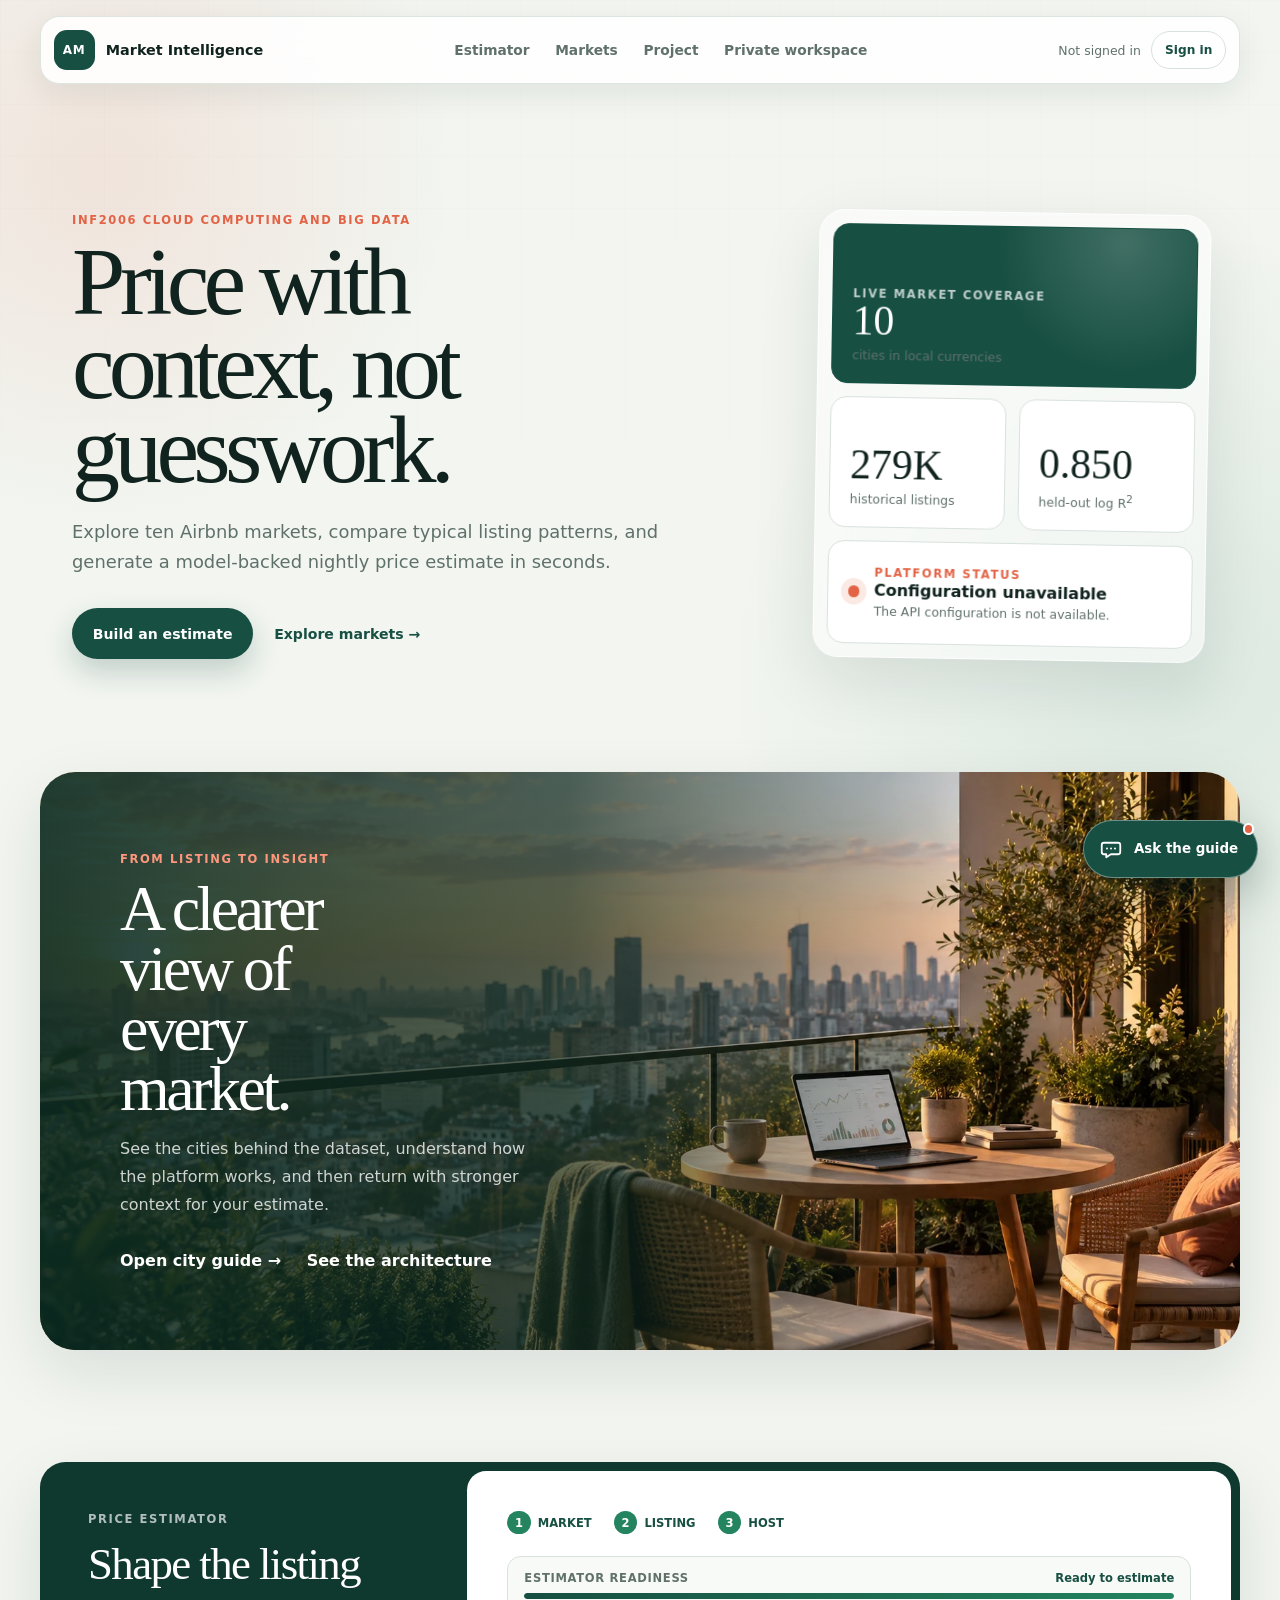
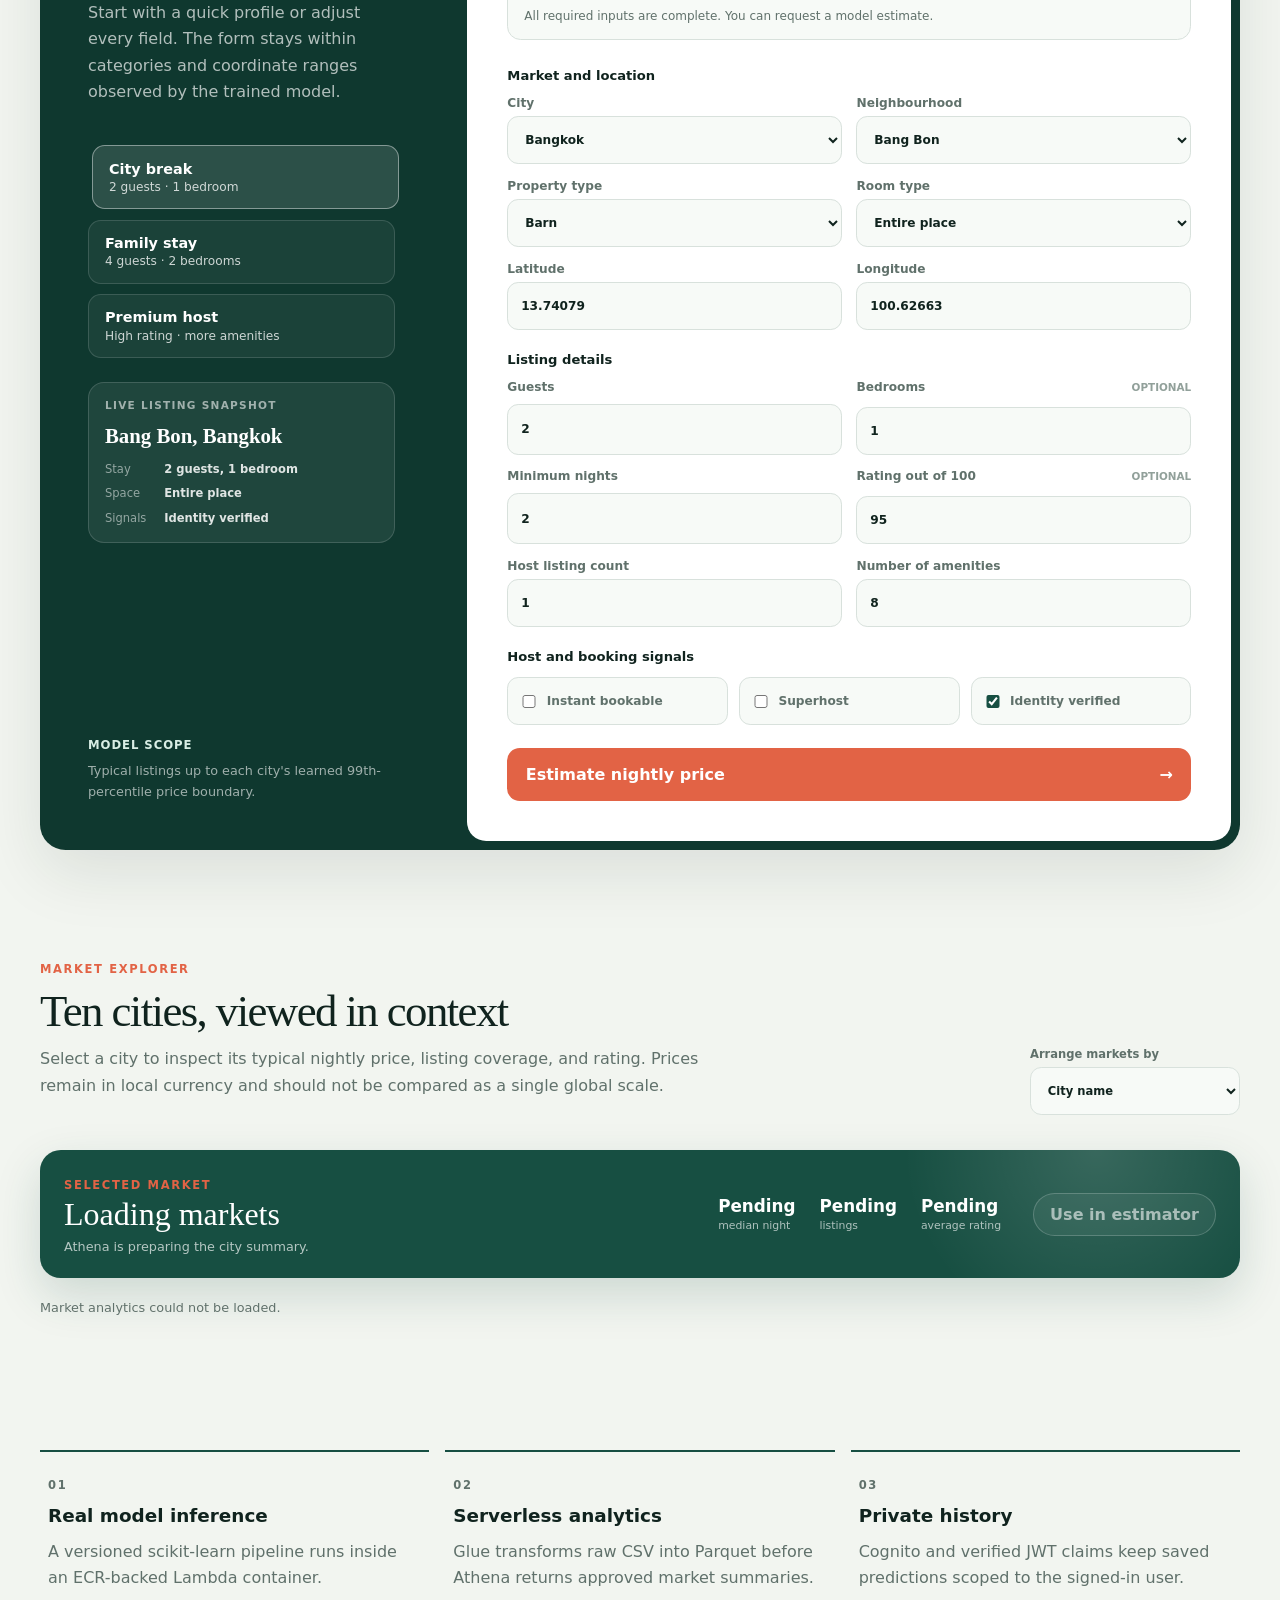
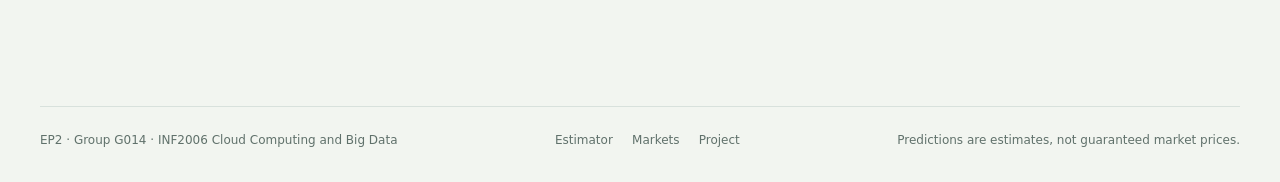
==== commit abb2365a: "feat: add estimator readiness and lambda load profile" ====
--- a/src/frontend/index.html
+++ b/src/frontend/index.html
@@ -139,10 +139,21 @@
         </div>
 
         <div class="estimator-workspace">
-          <div class="form-progress" aria-hidden="true">
-            <span><b>1</b> Market</span>
-            <span><b>2</b> Listing</span>
-            <span><b>3</b> Host</span>
+          <div class="form-progress" aria-label="Estimator steps">
+            <span data-step="market"><b>1</b> Market</span>
+            <span data-step="listing"><b>2</b> Listing</span>
+            <span data-step="host"><b>3</b> Host</span>
+          </div>
+
+          <div class="estimator-readiness" aria-live="polite">
+            <div class="readiness-heading">
+              <span>Estimator readiness</span>
+              <strong id="readiness-label">Preparing fields</strong>
+            </div>
+            <div class="readiness-track" aria-hidden="true">
+              <span id="readiness-bar"></span>
+            </div>
+            <p id="readiness-detail">Complete the market, listing, and host signals to estimate.</p>
           </div>
 
           <form id="prediction-form" class="prediction-form">
--- a/src/frontend/styles.css
+++ b/src/frontend/styles.css
@@ -515,6 +515,67 @@
   border-radius: 50%;
   color: var(--forest);
   background: var(--mint);
+}
+
+.form-progress .is-complete {
+  color: var(--forest);
+}
+
+.form-progress .is-complete b {
+  color: #fff;
+  background: var(--success);
+}
+
+/* The readiness panel gives the estimator form a live dashboard-style checkpoint. */
+.estimator-readiness {
+  display: grid;
+  gap: 0.55rem;
+  margin: -0.65rem 0 1.75rem;
+  border: 1px solid var(--line);
+  border-radius: 0.85rem;
+  padding: 0.85rem 1rem;
+  background: var(--surface-soft);
+}
+
+.readiness-heading {
+  display: flex;
+  align-items: center;
+  justify-content: space-between;
+  gap: 1rem;
+  color: var(--muted);
+  font-size: 0.72rem;
+  font-weight: 800;
+  letter-spacing: 0.06em;
+  text-transform: uppercase;
+}
+
+.readiness-heading strong {
+  color: var(--forest);
+  letter-spacing: 0;
+  text-transform: none;
+}
+
+.readiness-track {
+  height: 0.38rem;
+  overflow: hidden;
+  border-radius: 999px;
+  background: var(--mint);
+}
+
+.readiness-track span {
+  display: block;
+  width: 0;
+  height: 100%;
+  border-radius: inherit;
+  background: linear-gradient(90deg, var(--forest), var(--success));
+  transition: width 220ms ease;
+}
+
+.estimator-readiness p {
+  margin: 0;
+  color: var(--muted);
+  font-size: 0.75rem;
+  line-height: 1.45;
 }
 
 .prediction-form {
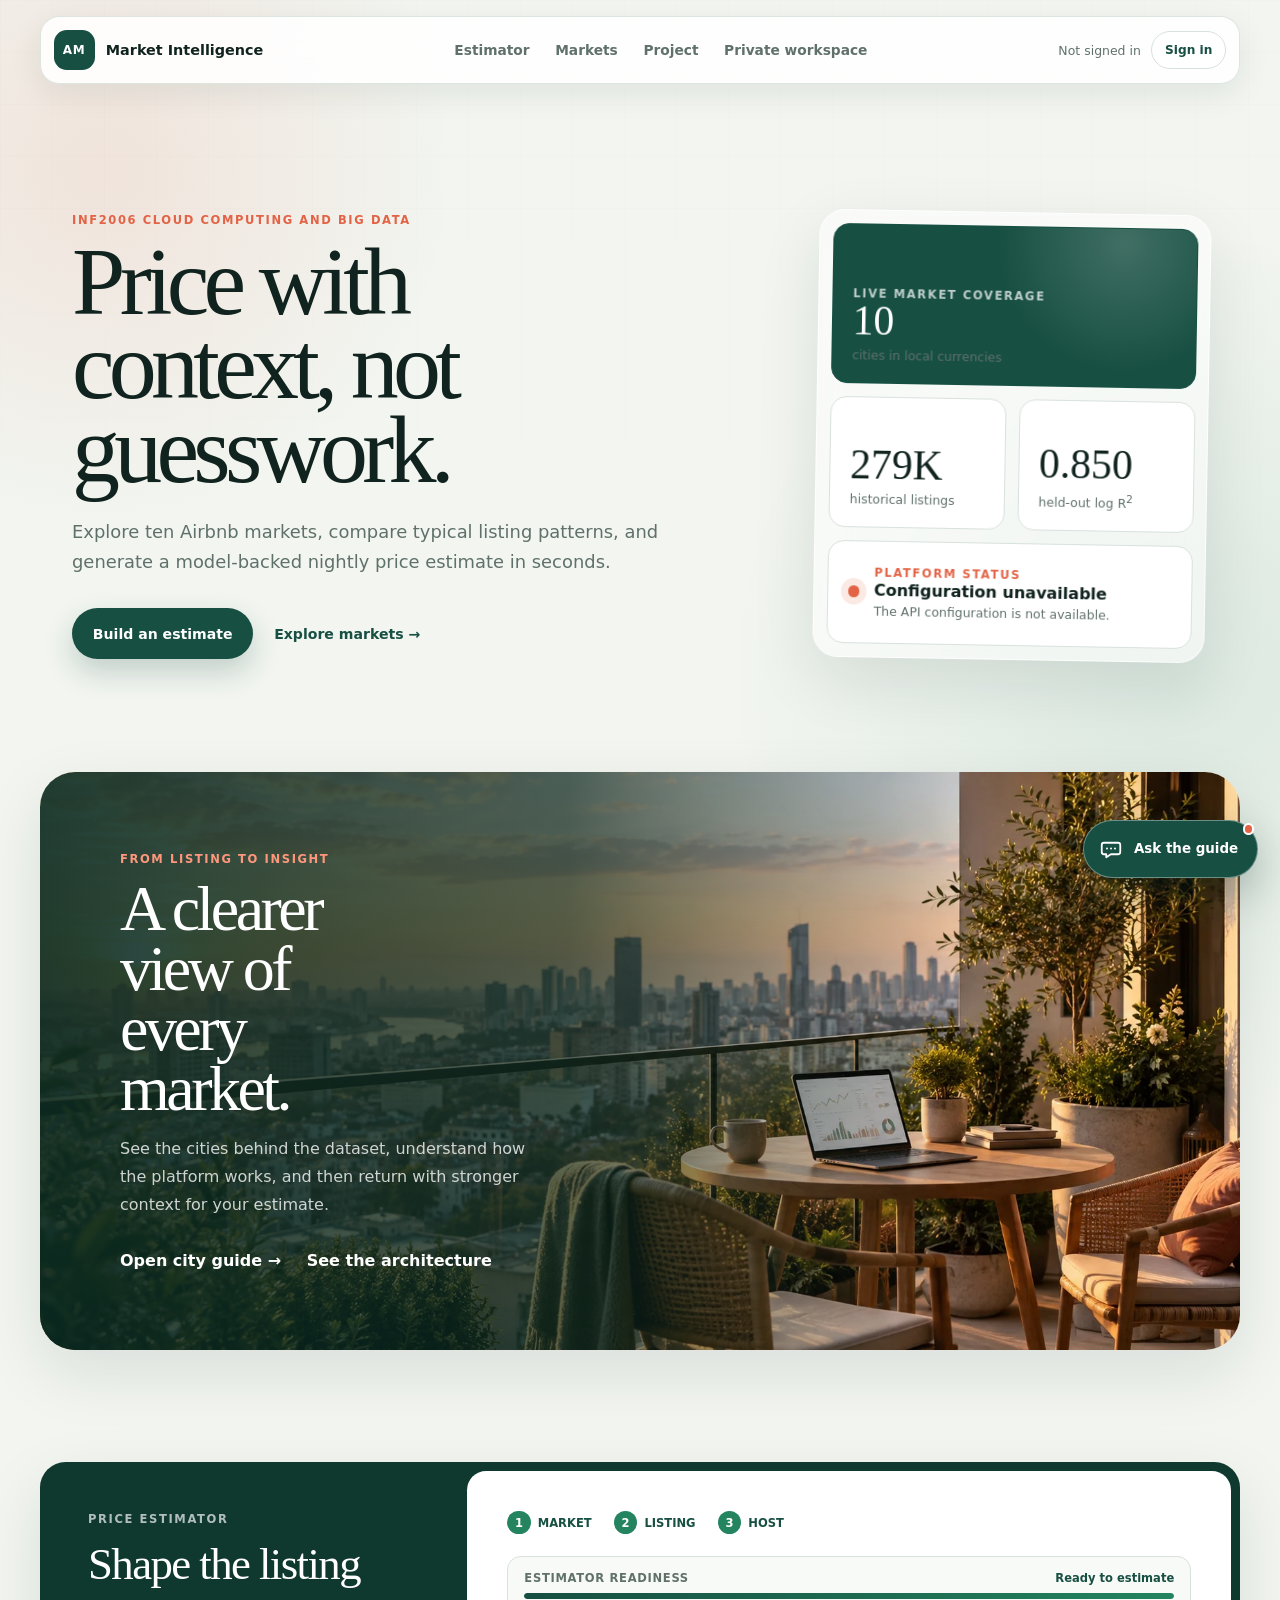
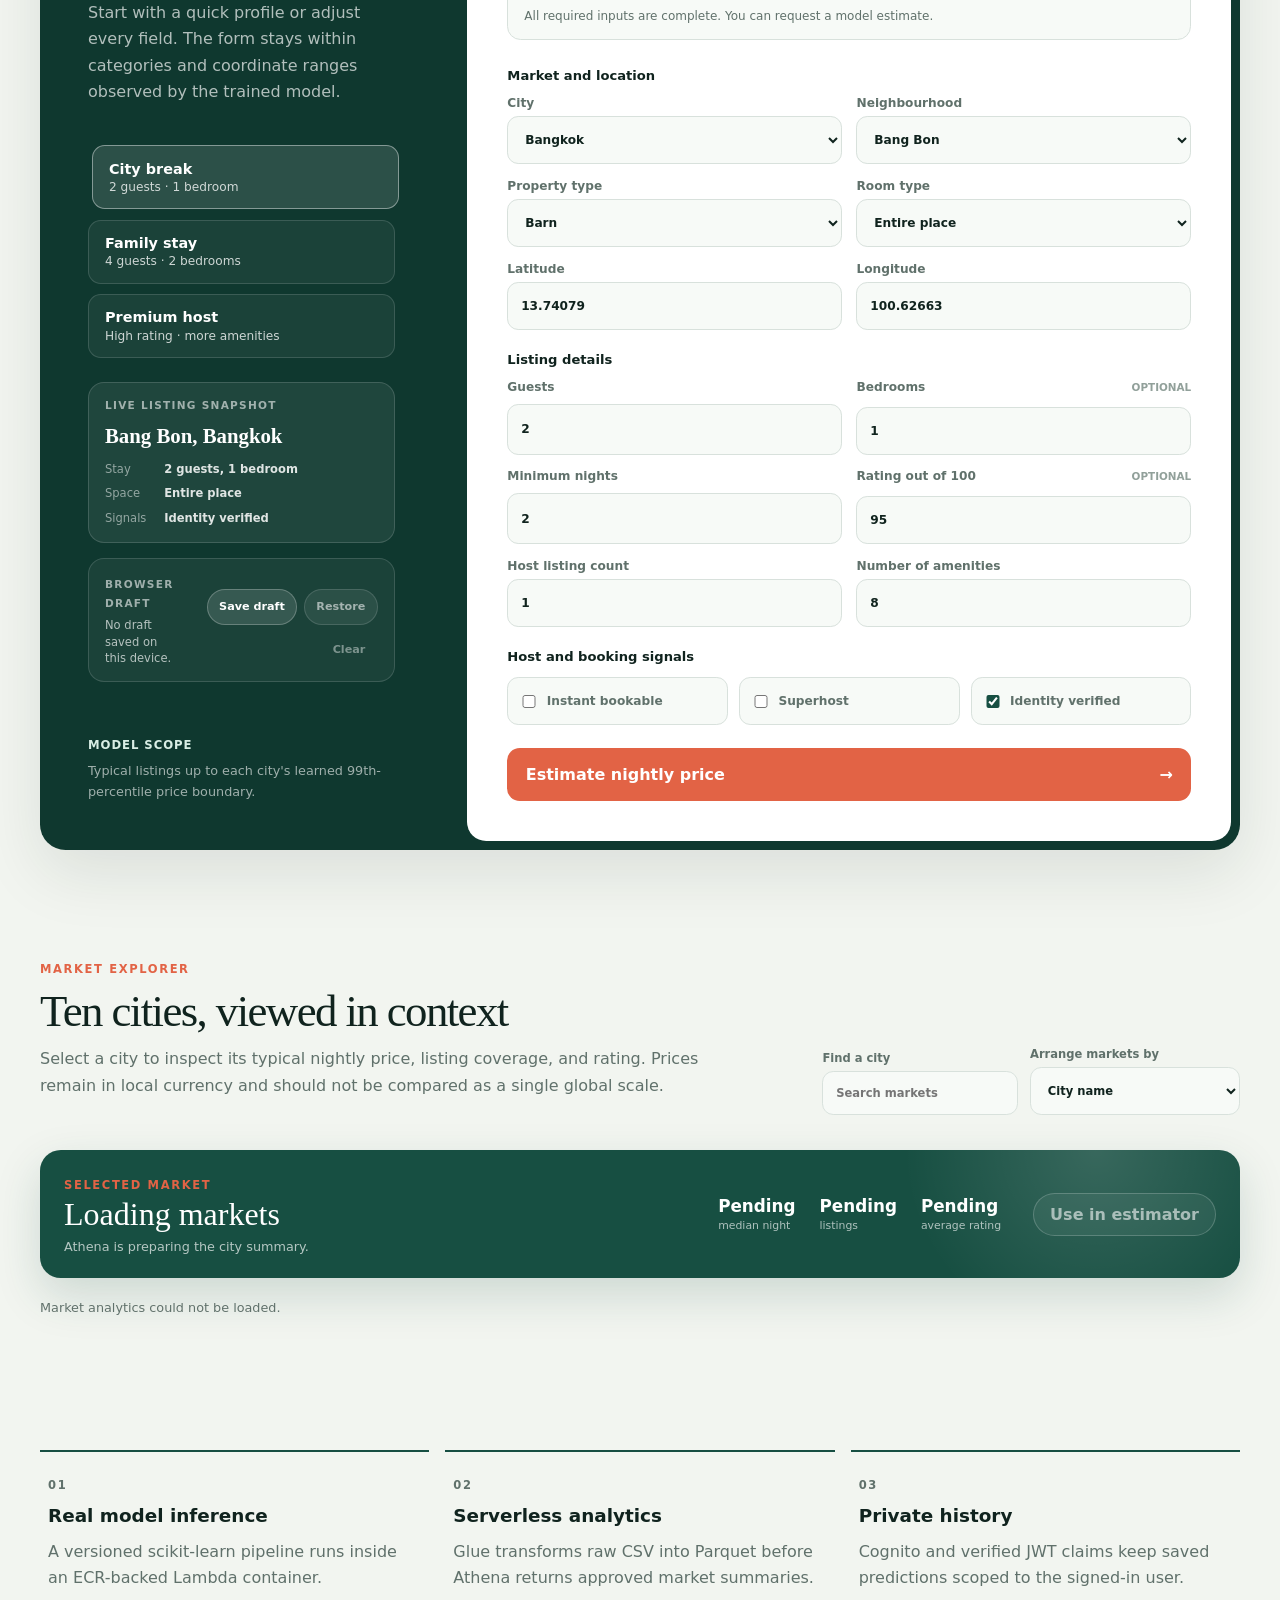
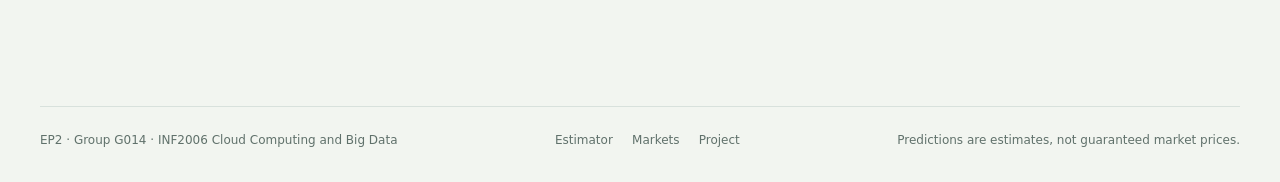
==== commit 7289678b: "feat: add market finder and browser drafts" ====
--- a/src/frontend/index.html
+++ b/src/frontend/index.html
@@ -132,6 +132,18 @@
               </div>
             </dl>
           </div>
+          <!-- Draft controls keep a non-sensitive listing setup in this browser only. -->
+          <div class="draft-controls">
+            <div>
+              <span class="snapshot-label">Browser draft</span>
+              <p id="draft-status">No draft saved on this device.</p>
+            </div>
+            <div class="draft-actions">
+              <button id="save-draft" class="draft-button" type="button">Save draft</button>
+              <button id="restore-draft" class="draft-button" type="button" disabled>Restore</button>
+              <button id="clear-draft" class="draft-button draft-button-quiet" type="button" disabled>Clear</button>
+            </div>
+          </div>
           <div class="estimate-note">
             <span>Model scope</span>
             <p>Typical listings up to each city's learned 99th-percentile price boundary.</p>
@@ -245,15 +257,21 @@
               in local currency and should not be compared as a single global scale.
             </p>
           </div>
-          <label class="sort-control">
-            Arrange markets by
-            <select id="analytics-sort">
-              <option value="city">City name</option>
-              <option value="listings">Listing count</option>
-              <option value="median">Median price</option>
-              <option value="rating">Average rating</option>
-            </select>
-          </label>
+          <div class="market-tools">
+            <label class="market-search-control">
+              Find a city
+              <input id="analytics-search" type="search" placeholder="Search markets" autocomplete="off">
+            </label>
+            <label class="sort-control">
+              Arrange markets by
+              <select id="analytics-sort">
+                <option value="city">City name</option>
+                <option value="listings">Listing count</option>
+                <option value="median">Median price</option>
+                <option value="rating">Average rating</option>
+              </select>
+            </label>
+          </div>
         </div>
 
         <div class="market-spotlight" aria-live="polite">
@@ -270,7 +288,10 @@
           <button id="use-market" class="secondary-button" type="button" disabled>Use in estimator</button>
         </div>
 
-        <p id="analytics-message" class="status-message">Loading processed market data...</p>
+        <div class="analytics-status-row">
+          <p id="analytics-message" class="status-message">Loading processed market data...</p>
+          <p id="market-result-count" class="market-result-count" aria-live="polite"></p>
+        </div>
         <div id="analytics-grid" class="analytics-grid" aria-live="polite"></div>
       </section>
 
--- a/src/frontend/styles.css
+++ b/src/frontend/styles.css
@@ -435,6 +435,56 @@
   font-weight: 700;
 }
 
+/* Draft actions persist only this form's non-sensitive values in the current browser. */
+.draft-controls {
+  display: grid;
+  grid-template-columns: 1fr auto;
+  align-items: end;
+  gap: 1rem;
+  margin-top: 0.9rem;
+  border: 1px solid rgb(255 255 255 / 14%);
+  border-radius: 1rem;
+  padding: 0.9rem 1rem;
+  background: rgb(255 255 255 / 5%);
+}
+
+.draft-controls p {
+  margin: 0.35rem 0 0;
+  color: rgb(255 255 255 / 68%);
+  font-size: 0.72rem;
+  line-height: 1.45;
+}
+
+.draft-actions {
+  display: flex;
+  flex-wrap: wrap;
+  justify-content: flex-end;
+  gap: 0.45rem;
+}
+
+.draft-button {
+  min-height: 2.2rem;
+  border: 1px solid rgb(255 255 255 / 24%);
+  border-radius: 999px;
+  padding: 0.35rem 0.7rem;
+  color: #fff;
+  font-size: 0.7rem;
+  font-weight: 800;
+  background: rgb(255 255 255 / 12%);
+  cursor: pointer;
+}
+
+.draft-button:hover:not(:disabled) {
+  color: var(--forest);
+  background: #fff;
+}
+
+.draft-button-quiet {
+  color: rgb(255 255 255 / 72%);
+  border-color: transparent;
+  background: transparent;
+}
+
 .preset-button {
   display: grid;
   width: 100%;
@@ -789,6 +839,25 @@
   font-weight: 750;
 }
 
+.market-tools {
+  display: flex;
+  align-items: end;
+  gap: 0.75rem;
+}
+
+.market-search-control {
+  display: grid;
+  min-width: 180px;
+  gap: 0.4rem;
+  color: var(--muted);
+  font-size: 0.72rem;
+  font-weight: 750;
+}
+
+.market-search-control input {
+  min-height: 2.75rem;
+}
+
 .market-spotlight {
   display: grid;
   grid-template-columns: minmax(200px, 1fr) auto auto;
@@ -846,9 +915,25 @@
   background: #fff;
 }
 
-.analytics-section > .status-message {
-  margin: 1.2rem 0 0;
+.analytics-status-row {
+  display: flex;
+  align-items: center;
+  justify-content: space-between;
+  gap: 1rem;
+  margin-top: 1.2rem;
+}
+
+.analytics-status-row .status-message {
+  margin: 0;
   font-size: 0.8rem;
+}
+
+.market-result-count {
+  margin: 0;
+  color: var(--forest);
+  font-size: 0.72rem;
+  font-weight: 800;
+  white-space: nowrap;
 }
 
 .analytics-grid {
@@ -856,6 +941,17 @@
   grid-template-columns: repeat(5, minmax(0, 1fr));
   gap: 0.75rem;
   margin-top: 1.2rem;
+}
+
+.market-empty-state {
+  grid-column: 1 / -1;
+  margin: 0;
+  border: 1px dashed var(--line);
+  border-radius: 1rem;
+  padding: 2rem;
+  color: var(--muted);
+  text-align: center;
+  background: rgb(255 255 255 / 55%);
 }
 
 .market-card {
@@ -1040,6 +1136,14 @@
     grid-template-columns: repeat(3, 1fr);
   }
 
+  .draft-controls {
+    grid-template-columns: 1fr;
+  }
+
+  .draft-actions {
+    justify-content: flex-start;
+  }
+
   .market-spotlight {
     grid-template-columns: 1fr;
     gap: 1.2rem;
@@ -1106,6 +1210,21 @@
 
   .sort-control {
     width: 100%;
+  }
+
+  .market-tools {
+    width: 100%;
+    align-items: stretch;
+    flex-direction: column;
+  }
+
+  .market-search-control {
+    width: 100%;
+  }
+
+  .analytics-status-row {
+    align-items: flex-start;
+    flex-direction: column;
   }
 
   .spotlight-metrics {
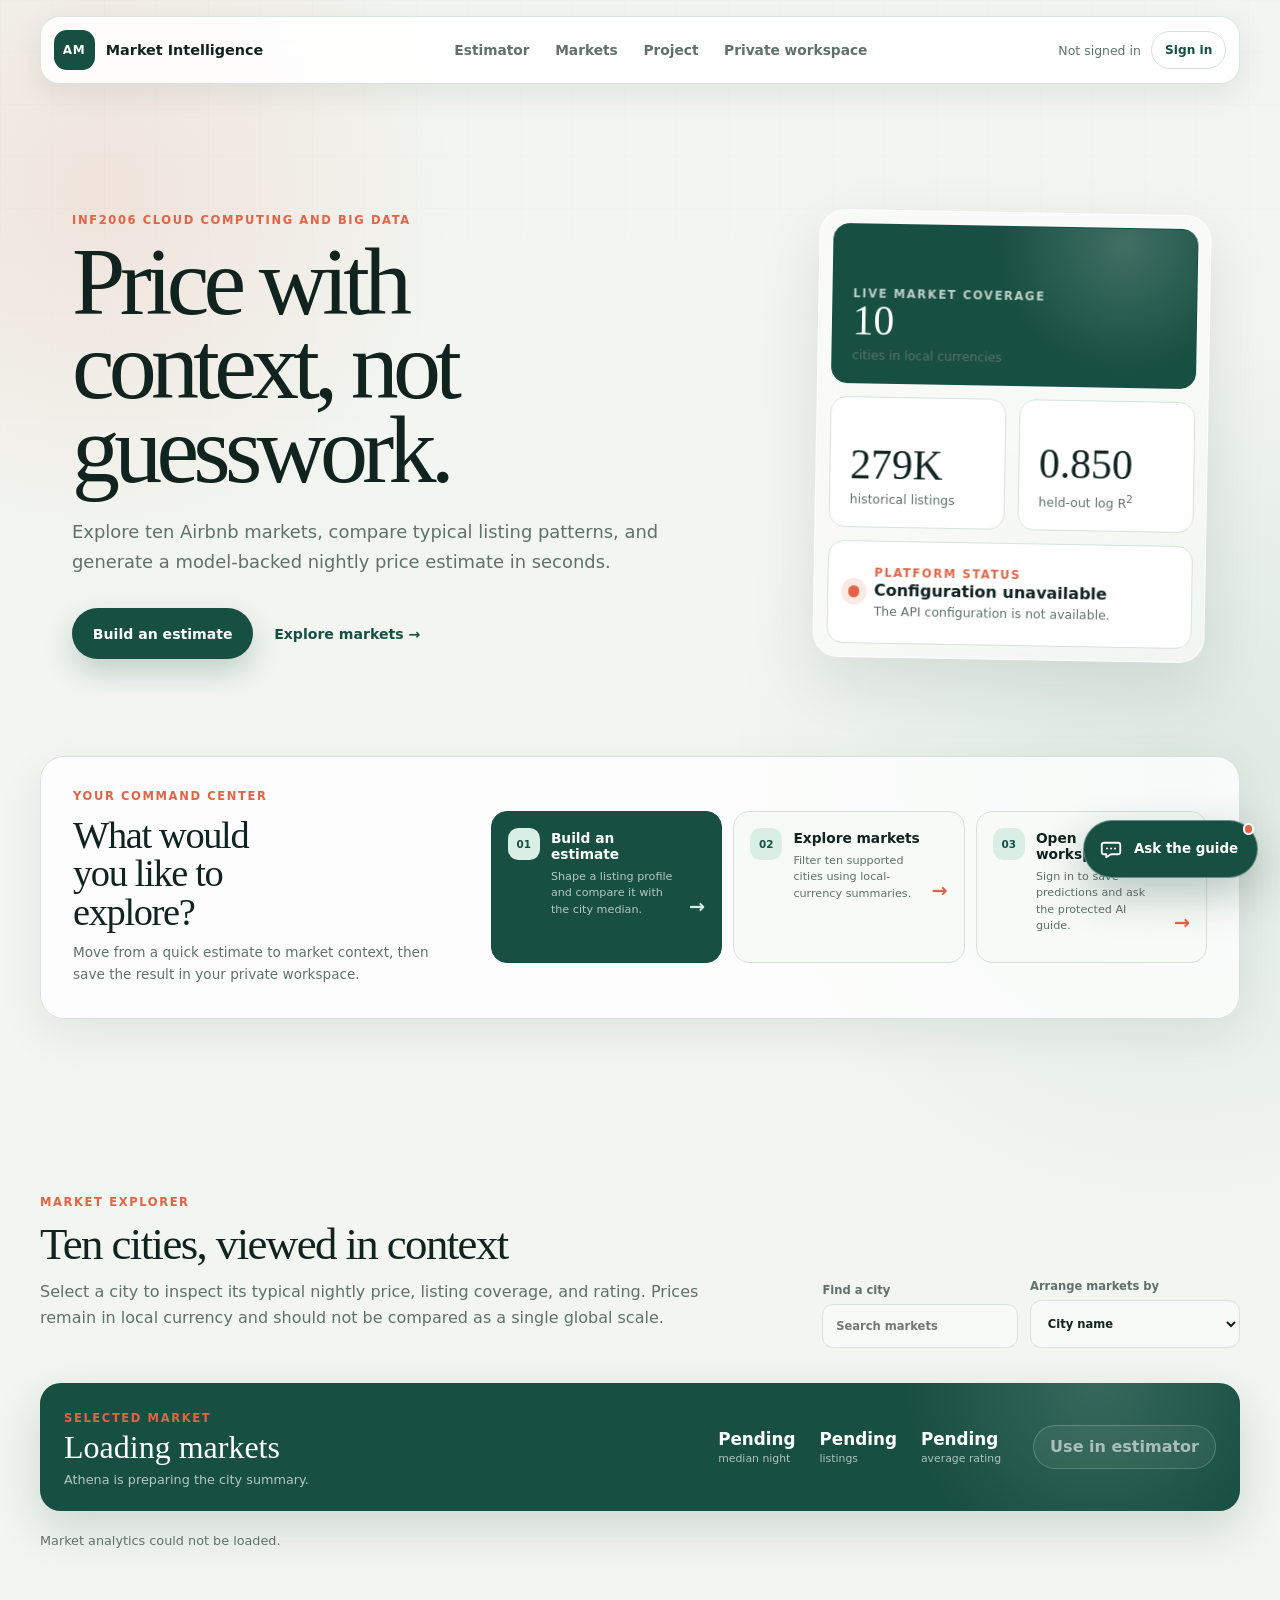
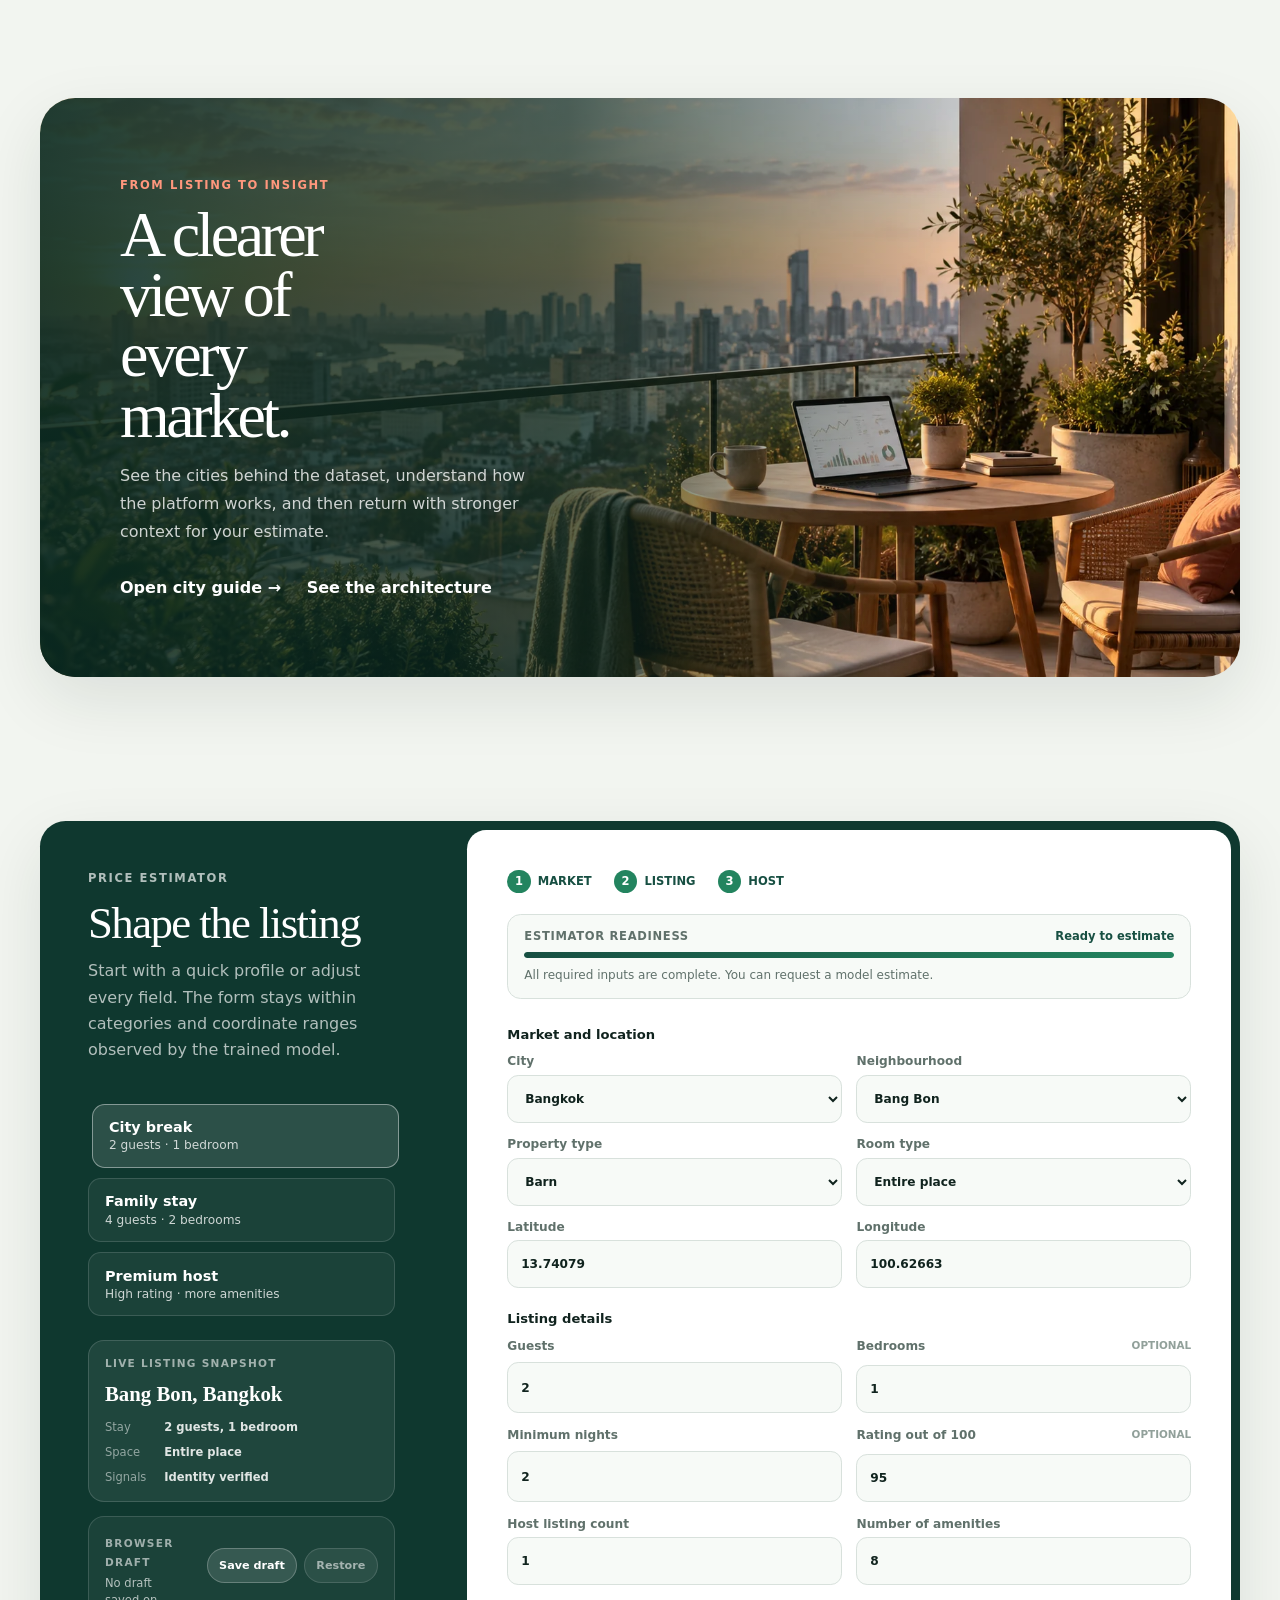
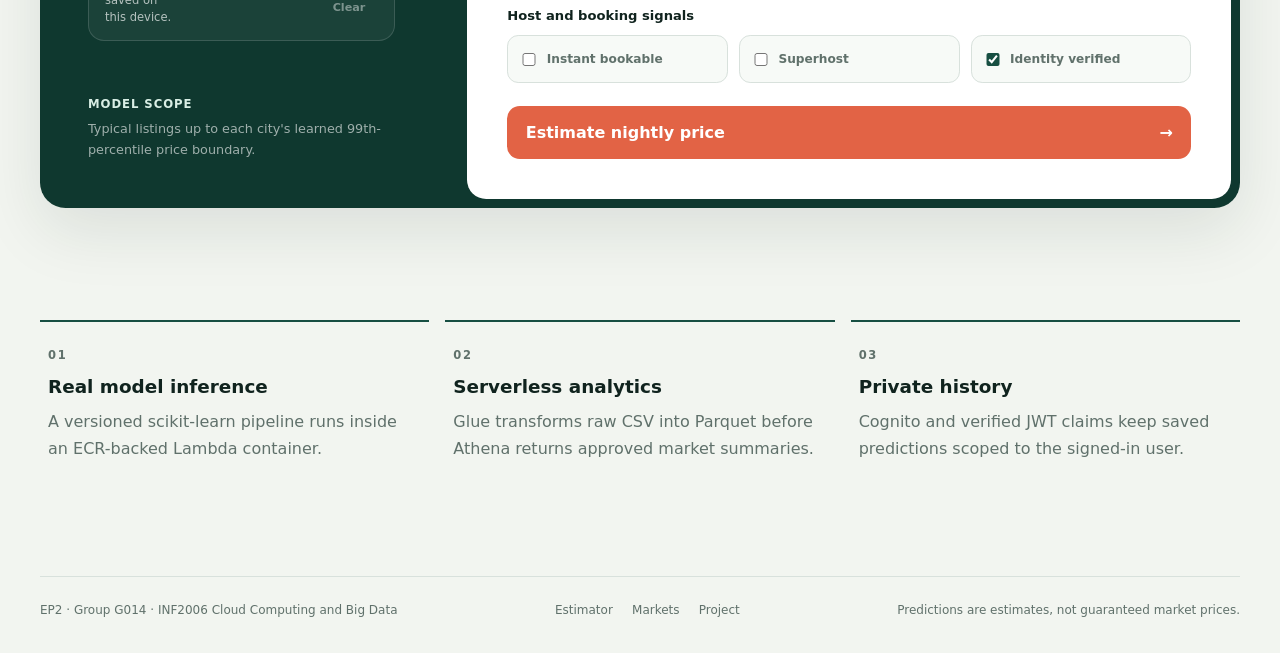
==== commit 9143a060: "Improve frontend navigation and dashboard layout" ====
--- a/src/frontend/index.html
+++ b/src/frontend/index.html
@@ -18,7 +18,11 @@
           <span class="brand-mark" aria-hidden="true">AM</span>
           <span>Market Intelligence</span>
         </a>
-        <div class="nav-links">
+        <button id="menu-toggle" class="menu-toggle" type="button" aria-expanded="false" aria-controls="primary-nav">
+          <span class="menu-toggle-icon" aria-hidden="true"><i></i><i></i><i></i></span>
+          <span class="menu-toggle-label">Menu</span>
+        </button>
+        <div id="primary-nav" class="nav-links">
           <a href="#estimator">Estimator</a>
           <a href="markets.html">Markets</a>
           <a href="project.html">Project</a>
@@ -69,6 +73,40 @@
           </div>
         </aside>
       </header>
+
+      <section class="command-center" aria-labelledby="command-center-heading">
+        <div class="command-center-intro">
+          <p class="section-label">Your command center</p>
+          <h2 id="command-center-heading">What would you like to explore?</h2>
+          <p>Move from a quick estimate to market context, then save the result in your private workspace.</p>
+        </div>
+        <div class="command-actions">
+          <a class="command-card command-card-featured" href="#estimator">
+            <span class="command-icon" aria-hidden="true">01</span>
+            <span>
+              <strong>Build an estimate</strong>
+              <small>Shape a listing profile and compare it with the city median.</small>
+            </span>
+            <span class="command-arrow" aria-hidden="true">&rarr;</span>
+          </a>
+          <a class="command-card" href="#analytics">
+            <span class="command-icon" aria-hidden="true">02</span>
+            <span>
+              <strong>Explore markets</strong>
+              <small>Filter ten supported cities using local-currency summaries.</small>
+            </span>
+            <span class="command-arrow" aria-hidden="true">&rarr;</span>
+          </a>
+          <a class="command-card" href="#history-section">
+            <span class="command-icon" aria-hidden="true">03</span>
+            <span>
+              <strong>Open workspace</strong>
+              <small>Sign in to save predictions and ask the protected AI guide.</small>
+            </span>
+            <span class="command-arrow" aria-hidden="true">&rarr;</span>
+          </a>
+        </div>
+      </section>
 
       <section class="story-banner" aria-labelledby="story-banner-heading">
         <img
@@ -243,6 +281,19 @@
           </form>
 
           <div id="prediction-result" class="prediction-result" aria-live="polite" hidden></div>
+
+          <section id="stay-planner" class="stay-planner" aria-labelledby="stay-planner-heading" hidden>
+            <div>
+              <p class="section-label">Stay cost planner</p>
+              <h3 id="stay-planner-heading">Plan a stay around the estimate</h3>
+              <p class="planner-note">Planning calculation only. This dataset does not contain live availability or booking inventory.</p>
+            </div>
+            <div class="planner-fields">
+              <label>Check-in <input id="planner-checkin" type="date"></label>
+              <label>Check-out <input id="planner-checkout" type="date"></label>
+            </div>
+            <p id="planner-summary" class="planner-summary" aria-live="polite">Choose dates to calculate an indicative stay total.</p>
+          </section>
         </div>
       </section>
 
--- a/src/frontend/styles.css
+++ b/src/frontend/styles.css
@@ -61,10 +61,22 @@
 }
 
 .page-shell {
+  display: flex;
+  flex-direction: column;
   width: min(1200px, calc(100% - 2rem));
   margin: 0 auto;
   padding: 1rem 0 2rem;
 }
+
+.page-shell > .topbar { order: 1; }
+.page-shell > .hero { order: 2; }
+.page-shell > .command-center { order: 3; }
+.page-shell > #analytics { order: 4; }
+.page-shell > .story-banner { order: 5; }
+.page-shell > #estimator { order: 6; }
+.page-shell > #history-section { order: 7; }
+.page-shell > .feature-grid { order: 8; }
+.page-shell > .site-footer { order: 9; }
 
 .topbar {
   position: sticky;
@@ -135,6 +147,33 @@
   transform: scaleX(1);
 }
 
+.menu-toggle {
+  display: none;
+  align-items: center;
+  gap: 0.55rem;
+  border: 1px solid var(--line);
+  border-radius: 0.7rem;
+  padding: 0.55rem 0.7rem;
+  color: var(--forest);
+  background: var(--surface-soft);
+  font-size: 0.75rem;
+  font-weight: 800;
+  cursor: pointer;
+}
+
+.menu-toggle-icon {
+  display: grid;
+  gap: 3px;
+}
+
+.menu-toggle-icon i {
+  display: block;
+  width: 1rem;
+  height: 2px;
+  border-radius: 2px;
+  background: currentColor;
+}
+
 .account-bar {
   display: flex;
   align-items: center;
@@ -347,6 +386,112 @@
 .status-indicator-error {
   background: var(--coral);
   box-shadow: 0 0 0 0.45rem rgb(226 99 69 / 14%);
+}
+
+/* The command center makes the landing page feel like a dashboard before the long estimator. */
+.command-center {
+  display: grid;
+  grid-template-columns: minmax(220px, 0.7fr) minmax(0, 1.3fr);
+  gap: 2rem;
+  align-items: center;
+  margin: 0 0 4rem;
+  border: 1px solid var(--line);
+  border-radius: 1.5rem;
+  padding: clamp(1.25rem, 3vw, 2rem);
+  background: rgb(255 255 255 / 78%);
+  box-shadow: 0 1rem 3rem rgb(16 35 30 / 7%);
+}
+
+.command-center-intro h2 {
+  max-width: 12ch;
+  margin-bottom: 0.7rem;
+  font-size: clamp(1.7rem, 3vw, 2.5rem);
+}
+
+.command-center-intro p:last-child {
+  max-width: 30rem;
+  margin-bottom: 0;
+  color: var(--muted);
+  font-size: 0.85rem;
+  line-height: 1.6;
+}
+
+.command-actions {
+  display: grid;
+  grid-template-columns: repeat(3, minmax(0, 1fr));
+  gap: 0.7rem;
+}
+
+.command-card {
+  display: grid;
+  min-height: 9.5rem;
+  grid-template-columns: auto 1fr auto;
+  align-content: space-between;
+  gap: 0.7rem;
+  border: 1px solid var(--line);
+  border-radius: 1rem;
+  padding: 1rem;
+  color: var(--ink);
+  text-decoration: none;
+  background: var(--surface-soft);
+  transition: transform 180ms ease, border-color 180ms ease, box-shadow 180ms ease;
+}
+
+.command-card:hover,
+.command-card:focus-visible {
+  border-color: var(--forest);
+  box-shadow: 0 0.75rem 1.5rem rgb(23 79 66 / 12%);
+  transform: translateY(-3px);
+}
+
+.command-card-featured {
+  color: #fff;
+  border-color: var(--forest);
+  background: var(--forest);
+}
+
+.command-icon {
+  display: grid;
+  width: 2rem;
+  height: 2rem;
+  place-items: center;
+  border-radius: 0.65rem;
+  color: var(--forest);
+  font-size: 0.65rem;
+  font-weight: 900;
+  background: var(--mint);
+}
+
+.command-card strong,
+.command-card small {
+  display: block;
+}
+
+.command-card strong {
+  margin-top: 0.1rem;
+  font-size: 0.86rem;
+}
+
+.command-card small {
+  margin-top: 0.45rem;
+  color: var(--muted);
+  font-size: 0.7rem;
+  line-height: 1.45;
+}
+
+.command-card-featured small {
+  color: rgb(255 255 255 / 68%);
+}
+
+.command-arrow {
+  align-self: end;
+  color: var(--coral);
+  font-size: 1.2rem;
+  font-weight: 800;
+}
+
+.command-card-featured .command-arrow {
+  color: var(--mint);
 }
 
 .section-block {
@@ -814,6 +959,52 @@
   font-weight: 800;
 }
 
+.stay-planner {
+  display: grid;
+  gap: 1rem;
+  margin-top: 1rem;
+  border: 1px solid var(--line);
+  border-radius: 1rem;
+  padding: 1.2rem;
+  background: var(--surface-soft);
+}
+
+.stay-planner h3 {
+  margin: 0.2rem 0;
+}
+
+.planner-note,
+.planner-summary {
+  margin: 0;
+  color: var(--muted);
+  font-size: 0.82rem;
+  line-height: 1.5;
+}
+
+.planner-fields {
+  display: grid;
+  grid-template-columns: repeat(2, minmax(0, 1fr));
+  gap: 0.8rem;
+}
+
+.planner-fields label,
+.market-filter-row label {
+  display: grid;
+  gap: 0.35rem;
+  color: var(--muted);
+  font-size: 0.75rem;
+  font-weight: 800;
+}
+
+.planner-fields input,
+.market-filter-row input {
+  border: 1px solid var(--line);
+  border-radius: 0.55rem;
+  padding: 0.6rem 0.7rem;
+  color: var(--ink);
+  background: var(--surface);
+}
+
 .analytics-section {
   margin: 7rem 0;
 }
@@ -980,6 +1171,16 @@
   box-shadow: inset 0 0 0 1px var(--forest), 0 0.8rem 1.8rem rgb(16 35 30 / 9%);
 }
 
+.market-card-image,
+.directory-card-image {
+  display: block;
+  width: 100%;
+  height: 8rem;
+  margin-bottom: 0.35rem;
+  border-radius: 0.75rem;
+  object-fit: cover;
+}
+
 .market-card h3 {
   min-height: 2.2rem;
   margin: 0;
@@ -1162,12 +1363,50 @@
 
   .topbar {
     top: 0.35rem;
-    grid-template-columns: 1fr auto;
+    grid-template-columns: 1fr auto auto;
   }
 
   .brand > span:last-child,
-  .nav-links,
   #account-label {
+    display: none;
+  }
+
+  .menu-toggle {
+    display: inline-flex;
+    grid-column: 2;
+    grid-row: 1;
+  }
+
+  .nav-links {
+    position: absolute;
+    top: calc(100% + 0.55rem);
+    right: 0;
+    left: 0;
+    display: none;
+    flex-direction: column;
+    gap: 0;
+    padding: 0.45rem;
+    border: 1px solid var(--line);
+    border-radius: 1rem;
+    background: rgb(255 255 255 / 96%);
+    box-shadow: 0 1rem 2rem rgb(16 35 30 / 12%);
+  }
+
+  .nav-links.is-open {
+    display: flex;
+  }
+
+  .nav-links a {
+    padding: 0.8rem;
+    border-radius: 0.7rem;
+  }
+
+  .nav-links a:hover,
+  .nav-links a:focus-visible {
+    background: var(--surface-soft);
+  }
+
+  .nav-links a::after {
     display: none;
   }
 
@@ -1512,6 +1751,17 @@
   background: var(--forest);
   color: white;
   transform: translateY(-1px);
+}
+
+.market-filter-row {
+  display: flex;
+  flex-wrap: wrap;
+  gap: 0.8rem;
+  margin: 1rem 0;
+}
+
+.market-filter-row input {
+  width: 9rem;
 }
 
 .market-page-grid {
@@ -2323,6 +2573,14 @@
 }
 
 @media (max-width: 600px) {
+  .command-actions {
+    grid-template-columns: 1fr;
+  }
+
+  .command-card {
+    min-height: auto;
+  }
+
   .guide-launcher {
     right: 0.8rem;
     bottom: 0.8rem;
@@ -2352,6 +2610,16 @@
   }
 }
 
+@media (max-width: 980px) {
+  .command-center {
+    grid-template-columns: 1fr;
+  }
+
+  .command-center-intro h2 {
+    max-width: none;
+  }
+}
+
 @media (prefers-reduced-motion: reduce) {
   .market-guide {
     animation: none;
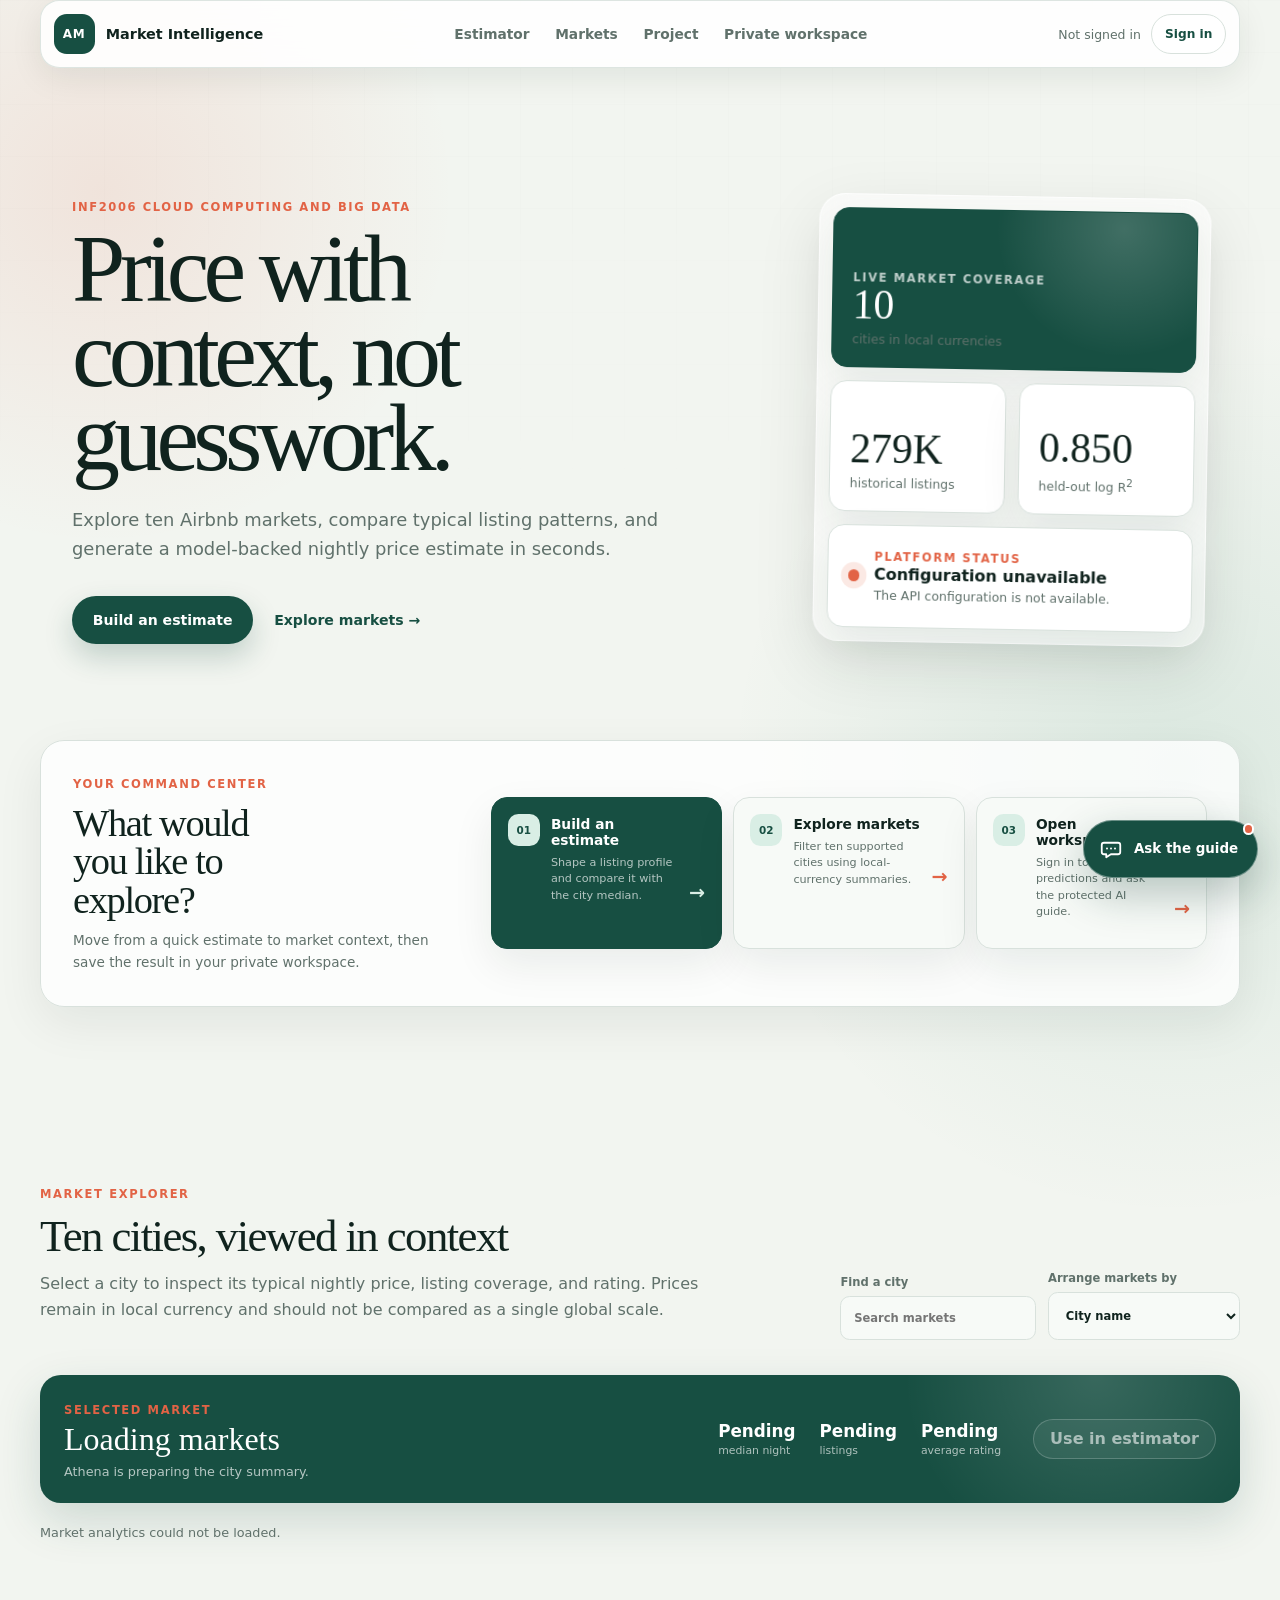
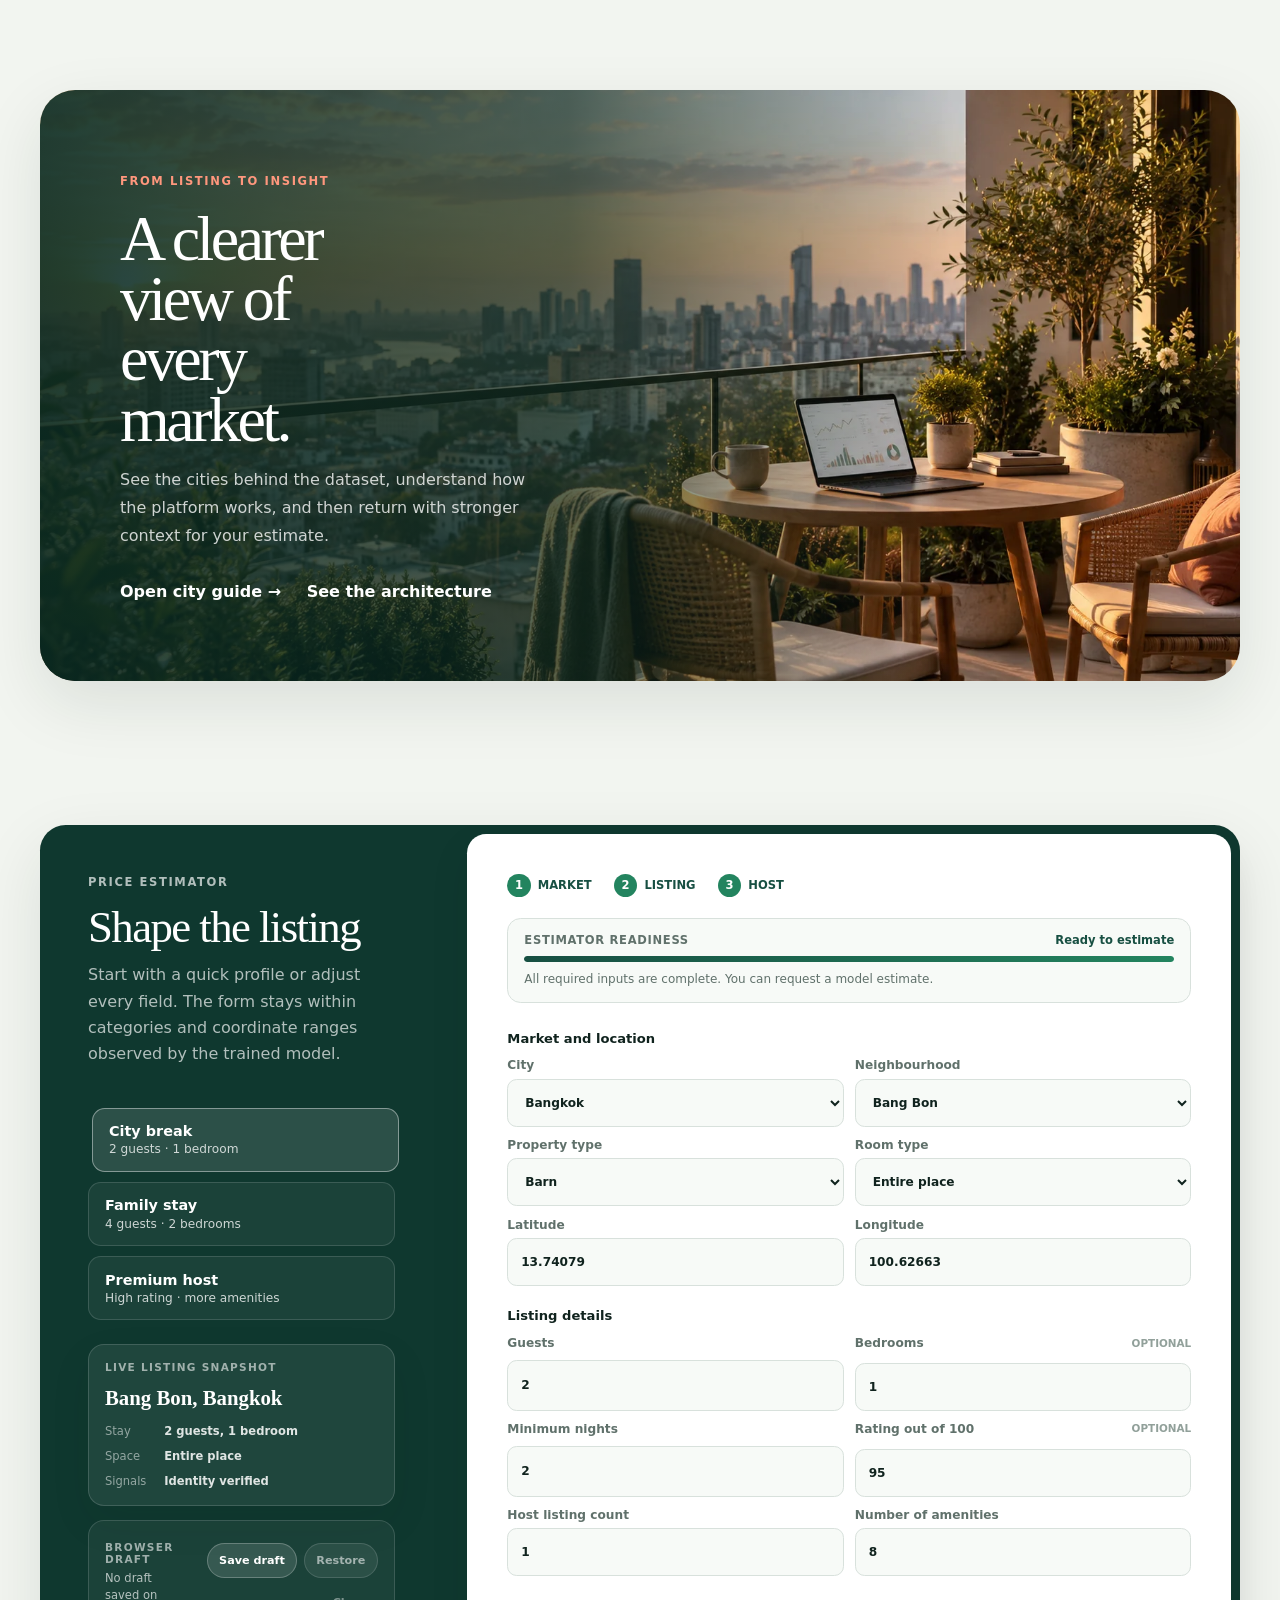
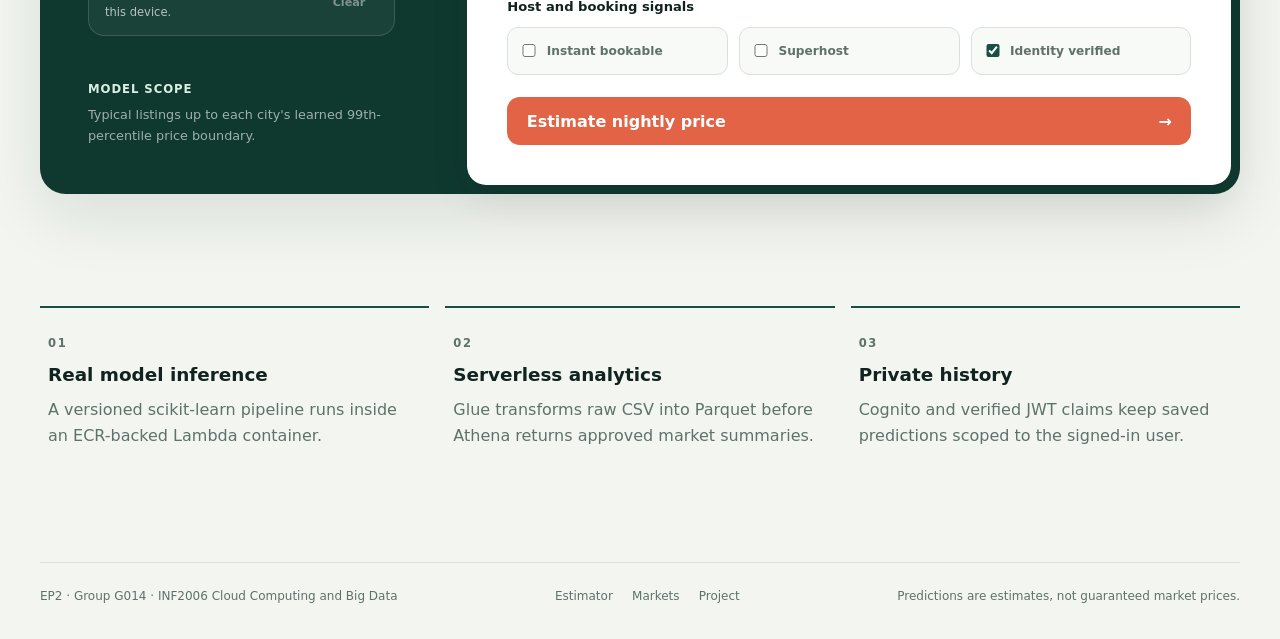
==== commit b38dcda6: "hardened the python test files made it so no issues arise with empthy athena results  among other st" ====
--- a/src/frontend/styles.css
+++ b/src/frontend/styles.css
@@ -13,6 +13,16 @@
   --line: #d8e1dc;
   --success: #23845f;
   --shadow: 0 1.4rem 4rem rgb(16 35 30 / 10%);
+  --panel-shadow: 0 1rem 2.5rem rgb(16 35 30 / 8%);
+  --panel-shadow-strong: 0 1.4rem 3.2rem rgb(16 35 30 / 10%);
+  --ui-radius-sm: 0.6rem;
+  --ui-radius-md: 0.8rem;
+  --ui-radius-lg: 1.2rem;
+  --ui-input-height: 3rem;
+  --ui-button-height: 3rem;
+  --ui-button-height-small: 2.5rem;
+  --ui-form-gap: 0.7rem;
+  --ui-panel-gap: 1rem;
   font-family: Inter, ui-sans-serif, system-ui, -apple-system, BlinkMacSystemFont, "Segoe UI", sans-serif;
   scroll-behavior: smooth;
 }
@@ -20,6 +30,76 @@
 /* Use one box model across the page so component spacing stays predictable. */
 * {
   box-sizing: border-box;
+}
+
+button,
+input,
+select {
+  font: inherit;
+}
+
+button {
+  min-height: var(--ui-button-height);
+  border-radius: var(--ui-radius-md);
+  transition: transform 180ms ease, box-shadow 180ms ease, background 180ms ease, border-color 180ms ease;
+}
+
+input,
+select {
+  width: 100%;
+  min-height: var(--ui-input-height);
+  border: 1px solid var(--line);
+  border-radius: var(--ui-radius-sm);
+  padding: 0.7rem 0.8rem;
+  color: var(--ink);
+  background: var(--surface-soft);
+  transition: border 160ms ease, box-shadow 160ms ease, background 160ms ease;
+}
+
+label {
+  display: grid;
+  gap: var(--ui-form-gap);
+}
+
+.metric-label,
+.eyebrow,
+.section-label,
+.feature-number,
+.stat-kicker,
+.snapshot-label,
+.guide-kicker {
+  display: inline-flex;
+  align-items: center;
+  gap: 0.32rem;
+  color: var(--coral);
+  font-size: 0.7rem;
+  font-weight: 800;
+  letter-spacing: 0.12em;
+  text-transform: uppercase;
+}
+
+.panel-surface,
+.hero-panel,
+.command-center,
+.history-section,
+.directory-card,
+.market-card,
+.private-ai-card,
+.estimator-workspace,
+.market-directory,
+.page-cta,
+.story-banner,
+.project-pillars article,
+.build-stack,
+.architecture-flow article,
+.market-principles article,
+.status-card,
+.hero-stat,
+.command-card,
+.listing-snapshot,
+.guide-launcher,
+.market-guide {
+  box-shadow: var(--panel-shadow);
 }
 
 body {
@@ -65,7 +145,7 @@
   flex-direction: column;
   width: min(1200px, calc(100% - 2rem));
   margin: 0 auto;
-  padding: 1rem 0 2rem;
+  padding: 0 0 2rem;
 }
 
 .page-shell > .topbar { order: 1; }
@@ -80,13 +160,14 @@
 
 .topbar {
   position: sticky;
-  top: 0.75rem;
+  top: 0;
   z-index: 20;
   display: grid;
   grid-template-columns: auto 1fr auto;
   align-items: center;
   gap: 1.5rem;
   min-height: 4.25rem;
+  margin-top: 0;
   padding: 0.7rem 0.8rem;
   border: 1px solid rgb(216 225 220 / 85%);
   border-radius: 1.2rem;
@@ -212,6 +293,10 @@
   margin: 0 0 0.8rem;
 }
 
+.metric-label {
+  margin: 0;
+}
+
 h1,
 h2,
 h3,
@@ -274,7 +359,7 @@
 
 .primary-link {
   display: inline-flex;
-  min-height: 3.2rem;
+  min-height: var(--ui-button-height);
   align-items: center;
   border-radius: 999px;
   padding: 0 1.3rem;
@@ -797,7 +882,7 @@
 .form-grid {
   display: grid;
   grid-template-columns: repeat(2, minmax(0, 1fr));
-  gap: 0.9rem;
+  gap: var(--ui-form-gap);
 }
 
 .form-grid label {
@@ -817,18 +902,6 @@
   text-transform: uppercase;
 }
 
-input,
-select {
-  width: 100%;
-  min-height: 3rem;
-  border: 1px solid var(--line);
-  border-radius: 0.7rem;
-  padding: 0.65rem 0.8rem;
-  color: var(--ink);
-  background: var(--surface-soft);
-  transition: border 160ms ease, box-shadow 160ms ease, background 160ms ease;
-}
-
 input:hover,
 select:hover {
   border-color: #aec0b7;
@@ -846,7 +919,7 @@
 .boolean-fields {
   display: grid;
   grid-template-columns: repeat(3, 1fr);
-  gap: 0.7rem;
+  gap: var(--ui-form-gap);
 }
 
 .boolean-fields legend {
@@ -878,7 +951,7 @@
 .prediction-submit,
 .secondary-button,
 .compact-button {
-  border: 0;
+  border: 1px solid transparent;
   font-weight: 800;
   cursor: pointer;
 }
@@ -886,10 +959,10 @@
 .prediction-submit {
   display: flex;
   width: 100%;
-  min-height: 3.35rem;
+  min-height: var(--ui-button-height);
   align-items: center;
   justify-content: space-between;
-  border-radius: 0.8rem;
+  border-radius: var(--ui-radius-md);
   padding: 0 1.15rem;
   color: #fff;
   background: var(--coral);
@@ -908,7 +981,7 @@
 
 .secondary-button {
   width: auto;
-  min-height: 2.7rem;
+  min-height: var(--ui-button-height-small);
   border: 1px solid var(--line);
   border-radius: 999px;
   padding: 0.5rem 1rem;
@@ -924,7 +997,7 @@
 }
 
 .compact-button {
-  min-height: 2.35rem;
+  min-height: var(--ui-button-height-small);
   padding: 0.35rem 0.8rem;
   font-size: 0.76rem;
 }
@@ -1024,6 +1097,8 @@
 .sort-control {
   display: grid;
   min-width: 210px;
+  margin-left: auto;
+  align-self: center;
   gap: 0.4rem;
   color: var(--muted);
   font-size: 0.72rem;
@@ -1598,7 +1673,12 @@
 
 /* Inner pages use wider editorial headers while retaining the dashboard navigation. */
 .inner-page-shell {
+  display: block;
   padding-bottom: 2rem;
+}
+
+.inner-page-shell .topbar {
+  margin-top: 0;
 }
 
 .nav-links a[aria-current="page"] {
@@ -1717,7 +1797,7 @@
 .directory-heading-row {
   display: flex;
   gap: 2rem;
-  align-items: end;
+  align-items: center;
   justify-content: space-between;
 }
 
@@ -1756,12 +1836,27 @@
 .market-filter-row {
   display: flex;
   flex-wrap: wrap;
-  gap: 0.8rem;
-  margin: 1rem 0;
-}
-
-.market-filter-row input {
-  width: 9rem;
+  align-items: end;
+  gap: 1rem;
+  margin: 1.5rem 0 0;
+}
+
+.market-filter-row label {
+  flex: 1 1 11rem;
+  min-width: 9rem;
+}
+
+.market-filter-row input,
+.market-filter-row select {
+  width: 100%;
+  min-width: 0;
+}
+
+.sort-control {
+  flex: 0 1 12rem;
+  min-width: 12rem;
+  margin-left: 0;
+  align-self: stretch;
 }
 
 .market-page-grid {
@@ -1777,7 +1872,7 @@
   border: 1px solid rgb(23 79 66 / 12%);
   border-radius: 1.35rem;
   background: var(--surface);
-  box-shadow: 0 1rem 2.5rem rgb(16 35 30 / 5%);
+  box-shadow: var(--panel-shadow);
   transition: transform 180ms ease, box-shadow 180ms ease;
 }
 
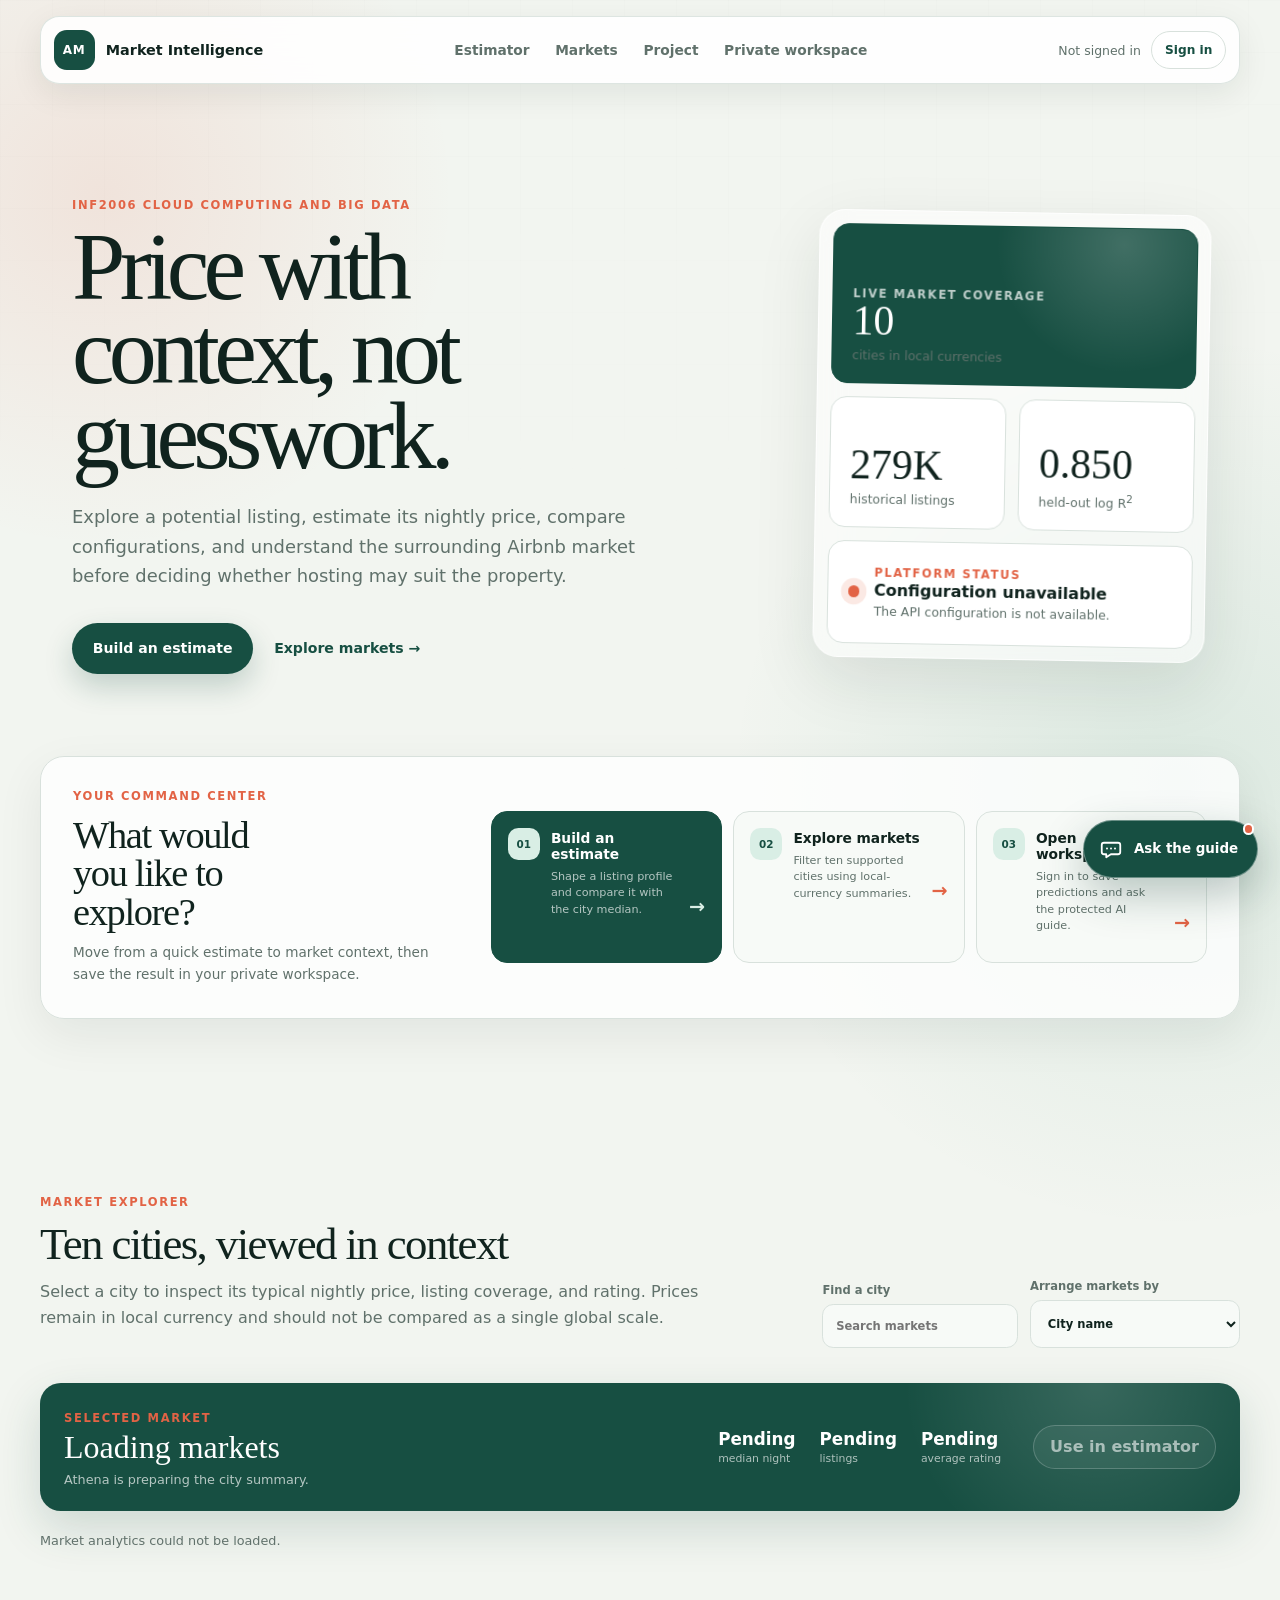
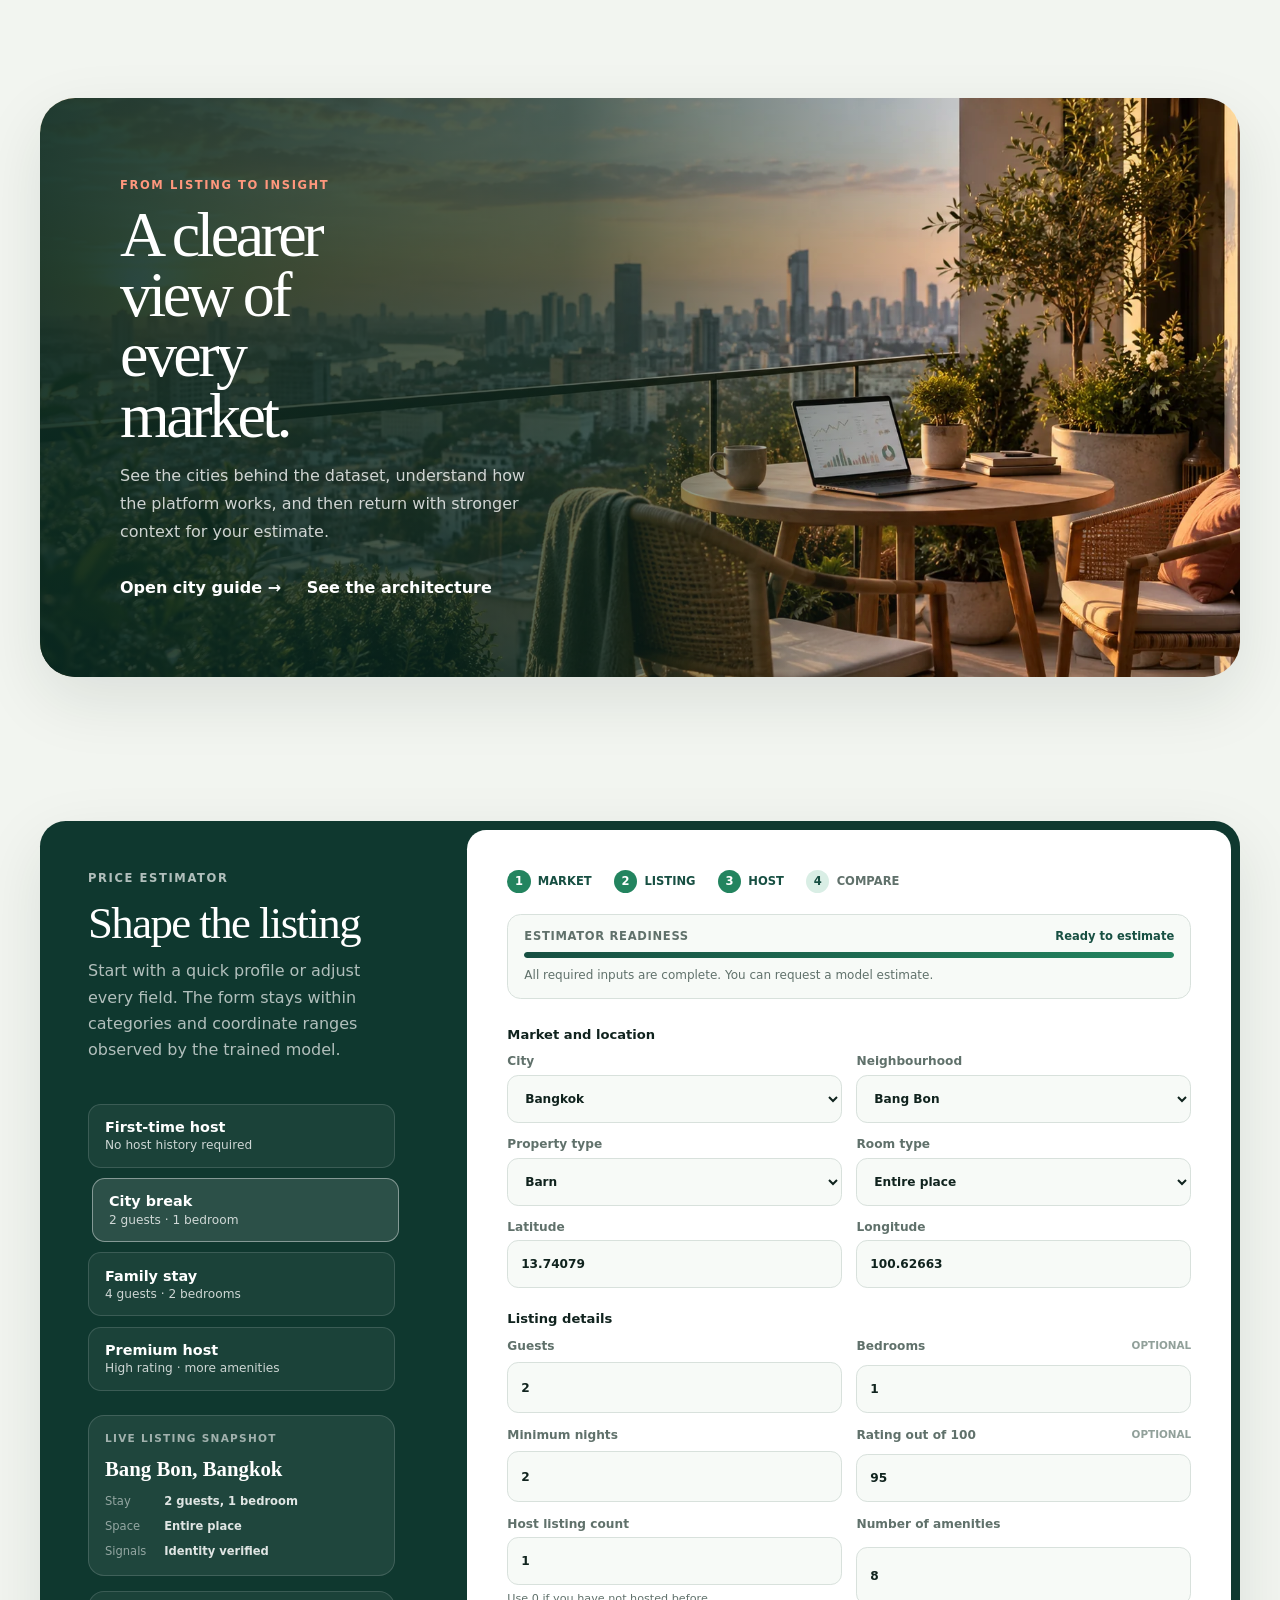
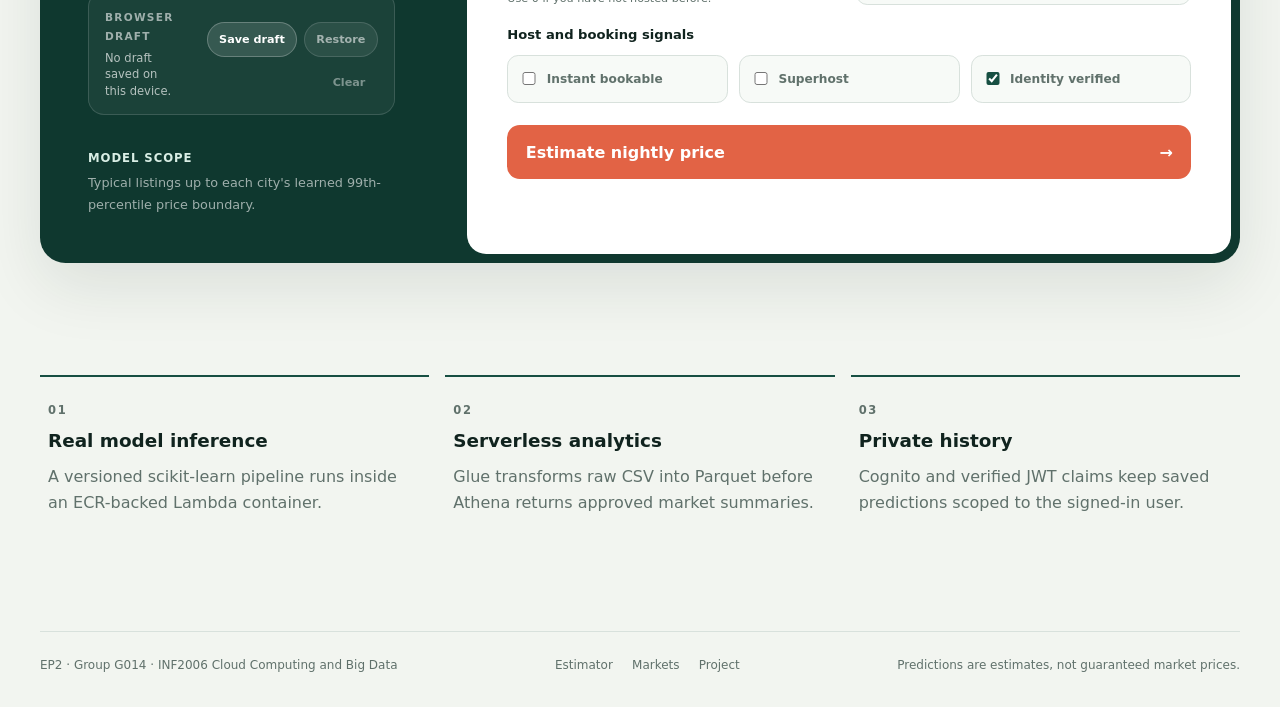
==== commit aaf3b0a2: "Improve potential host decision workflow" ====
--- a/src/frontend/index.html
+++ b/src/frontend/index.html
@@ -12,7 +12,6 @@
   </head>
   <body>
     <main class="page-shell">
-      <!-- The top navigation keeps the main dashboard sections easy to reach. -->
       <nav class="topbar" aria-label="Primary navigation">
         <a class="brand" href="index.html" aria-label="Airbnb Market Intelligence home">
           <span class="brand-mark" aria-hidden="true">AM</span>
@@ -40,8 +39,8 @@
           <p class="eyebrow">INF2006 Cloud Computing and Big Data</p>
           <h1>Price with context, not guesswork.</h1>
           <p class="hero-copy">
-            Explore ten Airbnb markets, compare typical listing patterns, and generate a model-backed
-            nightly price estimate in seconds.
+            Explore a potential listing, estimate its nightly price, compare configurations, and understand
+            the surrounding Airbnb market before deciding whether hosting may suit the property.
           </p>
           <div class="hero-actions">
             <a class="primary-link" href="#estimator">Build an estimate</a>
@@ -129,7 +128,6 @@
         </div>
       </section>
 
-      <!-- Presets provide quick starting points while every model input remains editable. -->
       <section id="estimator" class="estimator section-block" aria-labelledby="estimator-heading">
         <div class="estimator-guide">
           <p class="section-label">Price estimator</p>
@@ -139,6 +137,10 @@
             ranges observed by the trained model.
           </p>
           <div class="preset-group" aria-label="Quick listing profiles">
+            <button class="preset-button" type="button" data-preset="starter">
+              <strong>First-time host</strong>
+              <span>No host history required</span>
+            </button>
             <button class="preset-button is-active" type="button" data-preset="couple">
               <strong>City break</strong>
               <span>2 guests &middot; 1 bedroom</span>
@@ -170,7 +172,6 @@
               </div>
             </dl>
           </div>
-          <!-- Draft controls keep a non-sensitive listing setup in this browser only. -->
           <div class="draft-controls">
             <div>
               <span class="snapshot-label">Browser draft</span>
@@ -193,6 +194,7 @@
             <span data-step="market"><b>1</b> Market</span>
             <span data-step="listing"><b>2</b> Listing</span>
             <span data-step="host"><b>3</b> Host</span>
+            <span data-step="compare"><b>4</b> Compare</span>
           </div>
 
           <div class="estimator-readiness" aria-live="polite">
@@ -259,6 +261,7 @@
                 <label>
                   Host listing count
                   <input name="host_total_listings_count" type="number" min="0" max="10000" value="1" required>
+                  <small class="field-help">Use 0 if you have not hosted before.</small>
                 </label>
                 <label>
                   Number of amenities
@@ -282,6 +285,21 @@
 
           <div id="prediction-result" class="prediction-result" aria-live="polite" hidden></div>
 
+          <section id="scenario-comparison" class="scenario-comparison" aria-labelledby="scenario-comparison-heading" hidden>
+            <div class="scenario-comparison-heading">
+              <div>
+                <p class="section-label">Potential host workspace</p>
+                <h3 id="scenario-comparison-heading">Compare listing scenarios</h3>
+              </div>
+              <button id="clear-scenarios" class="draft-button draft-button-quiet" type="button">Clear all</button>
+            </div>
+            <p id="scenario-comparison-note" class="scenario-comparison-note"></p>
+            <div id="scenario-comparison-list" class="scenario-comparison-list"></div>
+            <p class="scenario-disclaimer">
+              This compares model estimates, not property values, occupancy, costs, regulations, or investment returns.
+            </p>
+          </section>
+
           <section id="stay-planner" class="stay-planner" aria-labelledby="stay-planner-heading" hidden>
             <div>
               <p class="section-label">Stay cost planner</p>
@@ -297,7 +315,6 @@
         </div>
       </section>
 
-      <!-- Market cards are populated from the processed Athena analytics endpoint. -->
       <section id="analytics" class="analytics-section section-block" aria-labelledby="analytics-heading">
         <div class="analytics-heading-row">
           <div class="section-intro">
--- a/src/frontend/styles.css
+++ b/src/frontend/styles.css
@@ -13,16 +13,6 @@
   --line: #d8e1dc;
   --success: #23845f;
   --shadow: 0 1.4rem 4rem rgb(16 35 30 / 10%);
-  --panel-shadow: 0 1rem 2.5rem rgb(16 35 30 / 8%);
-  --panel-shadow-strong: 0 1.4rem 3.2rem rgb(16 35 30 / 10%);
-  --ui-radius-sm: 0.6rem;
-  --ui-radius-md: 0.8rem;
-  --ui-radius-lg: 1.2rem;
-  --ui-input-height: 3rem;
-  --ui-button-height: 3rem;
-  --ui-button-height-small: 2.5rem;
-  --ui-form-gap: 0.7rem;
-  --ui-panel-gap: 1rem;
   font-family: Inter, ui-sans-serif, system-ui, -apple-system, BlinkMacSystemFont, "Segoe UI", sans-serif;
   scroll-behavior: smooth;
 }
@@ -30,76 +20,6 @@
 /* Use one box model across the page so component spacing stays predictable. */
 * {
   box-sizing: border-box;
-}
-
-button,
-input,
-select {
-  font: inherit;
-}
-
-button {
-  min-height: var(--ui-button-height);
-  border-radius: var(--ui-radius-md);
-  transition: transform 180ms ease, box-shadow 180ms ease, background 180ms ease, border-color 180ms ease;
-}
-
-input,
-select {
-  width: 100%;
-  min-height: var(--ui-input-height);
-  border: 1px solid var(--line);
-  border-radius: var(--ui-radius-sm);
-  padding: 0.7rem 0.8rem;
-  color: var(--ink);
-  background: var(--surface-soft);
-  transition: border 160ms ease, box-shadow 160ms ease, background 160ms ease;
-}
-
-label {
-  display: grid;
-  gap: var(--ui-form-gap);
-}
-
-.metric-label,
-.eyebrow,
-.section-label,
-.feature-number,
-.stat-kicker,
-.snapshot-label,
-.guide-kicker {
-  display: inline-flex;
-  align-items: center;
-  gap: 0.32rem;
-  color: var(--coral);
-  font-size: 0.7rem;
-  font-weight: 800;
-  letter-spacing: 0.12em;
-  text-transform: uppercase;
-}
-
-.panel-surface,
-.hero-panel,
-.command-center,
-.history-section,
-.directory-card,
-.market-card,
-.private-ai-card,
-.estimator-workspace,
-.market-directory,
-.page-cta,
-.story-banner,
-.project-pillars article,
-.build-stack,
-.architecture-flow article,
-.market-principles article,
-.status-card,
-.hero-stat,
-.command-card,
-.listing-snapshot,
-.guide-launcher,
-.market-guide {
-  box-shadow: var(--panel-shadow);
 }
 
 body {
@@ -145,7 +65,7 @@
   flex-direction: column;
   width: min(1200px, calc(100% - 2rem));
   margin: 0 auto;
-  padding: 0 0 2rem;
+  padding: 1rem 0 2rem;
 }
 
 .page-shell > .topbar { order: 1; }
@@ -160,14 +80,13 @@
 
 .topbar {
   position: sticky;
-  top: 0;
+  top: 0.75rem;
   z-index: 20;
   display: grid;
   grid-template-columns: auto 1fr auto;
   align-items: center;
   gap: 1.5rem;
   min-height: 4.25rem;
-  margin-top: 0;
   padding: 0.7rem 0.8rem;
   border: 1px solid rgb(216 225 220 / 85%);
   border-radius: 1.2rem;
@@ -293,10 +212,6 @@
   margin: 0 0 0.8rem;
 }
 
-.metric-label {
-  margin: 0;
-}
-
 h1,
 h2,
 h3,
@@ -359,7 +274,7 @@
 
 .primary-link {
   display: inline-flex;
-  min-height: var(--ui-button-height);
+  min-height: 3.2rem;
   align-items: center;
   border-radius: 999px;
   padding: 0 1.3rem;
@@ -882,7 +797,7 @@
 .form-grid {
   display: grid;
   grid-template-columns: repeat(2, minmax(0, 1fr));
-  gap: var(--ui-form-gap);
+  gap: 0.9rem;
 }
 
 .form-grid label {
@@ -891,6 +806,12 @@
   color: var(--muted);
   font-size: 0.76rem;
   font-weight: 750;
+}
+
+.field-help {
+  color: var(--muted);
+  font-size: 0.7rem;
+  font-weight: 500;
 }
 
 .optional-label {
@@ -902,6 +823,18 @@
   text-transform: uppercase;
 }
 
+input,
+select {
+  width: 100%;
+  min-height: 3rem;
+  border: 1px solid var(--line);
+  border-radius: 0.7rem;
+  padding: 0.65rem 0.8rem;
+  color: var(--ink);
+  background: var(--surface-soft);
+  transition: border 160ms ease, box-shadow 160ms ease, background 160ms ease;
+}
+
 input:hover,
 select:hover {
   border-color: #aec0b7;
@@ -919,7 +852,7 @@
 .boolean-fields {
   display: grid;
   grid-template-columns: repeat(3, 1fr);
-  gap: var(--ui-form-gap);
+  gap: 0.7rem;
 }
 
 .boolean-fields legend {
@@ -951,7 +884,7 @@
 .prediction-submit,
 .secondary-button,
 .compact-button {
-  border: 1px solid transparent;
+  border: 0;
   font-weight: 800;
   cursor: pointer;
 }
@@ -959,10 +892,10 @@
 .prediction-submit {
   display: flex;
   width: 100%;
-  min-height: var(--ui-button-height);
+  min-height: 3.35rem;
   align-items: center;
   justify-content: space-between;
-  border-radius: var(--ui-radius-md);
+  border-radius: 0.8rem;
   padding: 0 1.15rem;
   color: #fff;
   background: var(--coral);
@@ -981,7 +914,7 @@
 
 .secondary-button {
   width: auto;
-  min-height: var(--ui-button-height-small);
+  min-height: 2.7rem;
   border: 1px solid var(--line);
   border-radius: 999px;
   padding: 0.5rem 1rem;
@@ -997,7 +930,7 @@
 }
 
 .compact-button {
-  min-height: var(--ui-button-height-small);
+  min-height: 2.35rem;
   padding: 0.35rem 0.8rem;
   font-size: 0.76rem;
 }
@@ -1030,6 +963,97 @@
   color: var(--forest);
   font-size: 0.82rem;
   font-weight: 800;
+}
+
+.scenario-add,
+.scenario-remove {
+  width: fit-content;
+  border: 1px solid var(--forest);
+  border-radius: 999px;
+  padding: 0.55rem 0.85rem;
+  color: var(--forest);
+  background: #fff;
+  font-size: 0.75rem;
+  font-weight: 800;
+  cursor: pointer;
+}
+
+.scenario-add:hover,
+.scenario-remove:hover {
+  color: #fff;
+  background: var(--forest);
+}
+
+.scenario-comparison {
+  margin-top: 1rem;
+  border: 1px solid var(--line);
+  border-radius: 1rem;
+  padding: 1.2rem;
+  background: #fff;
+}
+
+.scenario-comparison-heading {
+  display: flex;
+  align-items: center;
+  justify-content: space-between;
+  gap: 1rem;
+}
+
+.scenario-comparison-heading h3 {
+  margin: 0.2rem 0 0;
+}
+
+.scenario-comparison-note,
+.scenario-disclaimer {
+  color: var(--muted);
+  font-size: 0.78rem;
+  line-height: 1.5;
+}
+
+.scenario-comparison-list {
+  display: grid;
+  grid-template-columns: repeat(3, minmax(0, 1fr));
+  gap: 0.75rem;
+  margin-top: 1rem;
+}
+
+.scenario-card {
+  display: grid;
+  align-content: start;
+  gap: 0.45rem;
+  border: 1px solid var(--line);
+  border-radius: 0.8rem;
+  padding: 0.9rem;
+  background: var(--surface-soft);
+}
+
+.scenario-card strong {
+  color: var(--forest);
+  font-family: Georgia, "Times New Roman", serif;
+  font-size: 1.45rem;
+}
+
+.scenario-card p {
+  margin: 0;
+  color: var(--muted);
+  font-size: 0.75rem;
+  line-height: 1.45;
+}
+
+.scenario-location,
+.scenario-difference {
+  font-size: 0.75rem;
+  font-weight: 800;
+}
+
+.scenario-difference {
+  color: var(--coral);
+}
+
+@media (max-width: 900px) {
+  .scenario-comparison-list {
+    grid-template-columns: 1fr;
+  }
 }
 
 .stay-planner {
@@ -1097,8 +1121,6 @@
 .sort-control {
   display: grid;
   min-width: 210px;
-  margin-left: auto;
-  align-self: center;
   gap: 0.4rem;
   color: var(--muted);
   font-size: 0.72rem;
@@ -1409,7 +1431,7 @@
   }
 
   .preset-group {
-    grid-template-columns: repeat(3, 1fr);
+    grid-template-columns: repeat(4, 1fr);
   }
 
   .draft-controls {
@@ -1430,7 +1452,7 @@
   }
 }
 
-@media (max-width: 720px) {
+@media (max-width: 760px) {
   .page-shell {
     width: min(100% - 1rem, 1200px);
     padding-top: 0.5rem;
@@ -1673,12 +1695,7 @@
 
 /* Inner pages use wider editorial headers while retaining the dashboard navigation. */
 .inner-page-shell {
-  display: block;
   padding-bottom: 2rem;
-}
-
-.inner-page-shell .topbar {
-  margin-top: 0;
 }
 
 .nav-links a[aria-current="page"] {
@@ -1797,7 +1814,7 @@
 .directory-heading-row {
   display: flex;
   gap: 2rem;
-  align-items: center;
+  align-items: end;
   justify-content: space-between;
 }
 
@@ -1836,27 +1853,12 @@
 .market-filter-row {
   display: flex;
   flex-wrap: wrap;
-  align-items: end;
-  gap: 1rem;
-  margin: 1.5rem 0 0;
-}
-
-.market-filter-row label {
-  flex: 1 1 11rem;
-  min-width: 9rem;
-}
-
-.market-filter-row input,
-.market-filter-row select {
-  width: 100%;
-  min-width: 0;
-}
-
-.sort-control {
-  flex: 0 1 12rem;
-  min-width: 12rem;
-  margin-left: 0;
-  align-self: stretch;
+  gap: 0.8rem;
+  margin: 1rem 0;
+}
+
+.market-filter-row input {
+  width: 9rem;
 }
 
 .market-page-grid {
@@ -1872,7 +1874,7 @@
   border: 1px solid rgb(23 79 66 / 12%);
   border-radius: 1.35rem;
   background: var(--surface);
-  box-shadow: var(--panel-shadow);
+  box-shadow: 0 1rem 2.5rem rgb(16 35 30 / 5%);
   transition: transform 180ms ease, box-shadow 180ms ease;
 }
 
@@ -2201,33 +2203,16 @@
   .topbar {
     width: 100%;
     min-width: 0;
-    grid-template-columns: auto minmax(0, 1fr);
-  }
-
-  .nav-links {
-    display: flex;
-    grid-column: 1 / -1;
-    grid-row: 2;
-    justify-content: flex-start;
-    gap: 1.25rem;
-    min-width: 0;
-    overflow-x: auto;
-    padding: 0.25rem 0.3rem 0.4rem;
-    scrollbar-width: none;
-  }
-
-  .account-bar,
-  .topbar > .secondary-button {
-    grid-column: 2;
+    grid-template-columns: 1fr auto auto;
+  }
+
+  .account-bar {
+    grid-column: 3;
     grid-row: 1;
     justify-self: end;
   }
 
   .topbar > .secondary-button {
-    display: none;
-  }
-
-  .nav-links::-webkit-scrollbar {
     display: none;
   }
 
